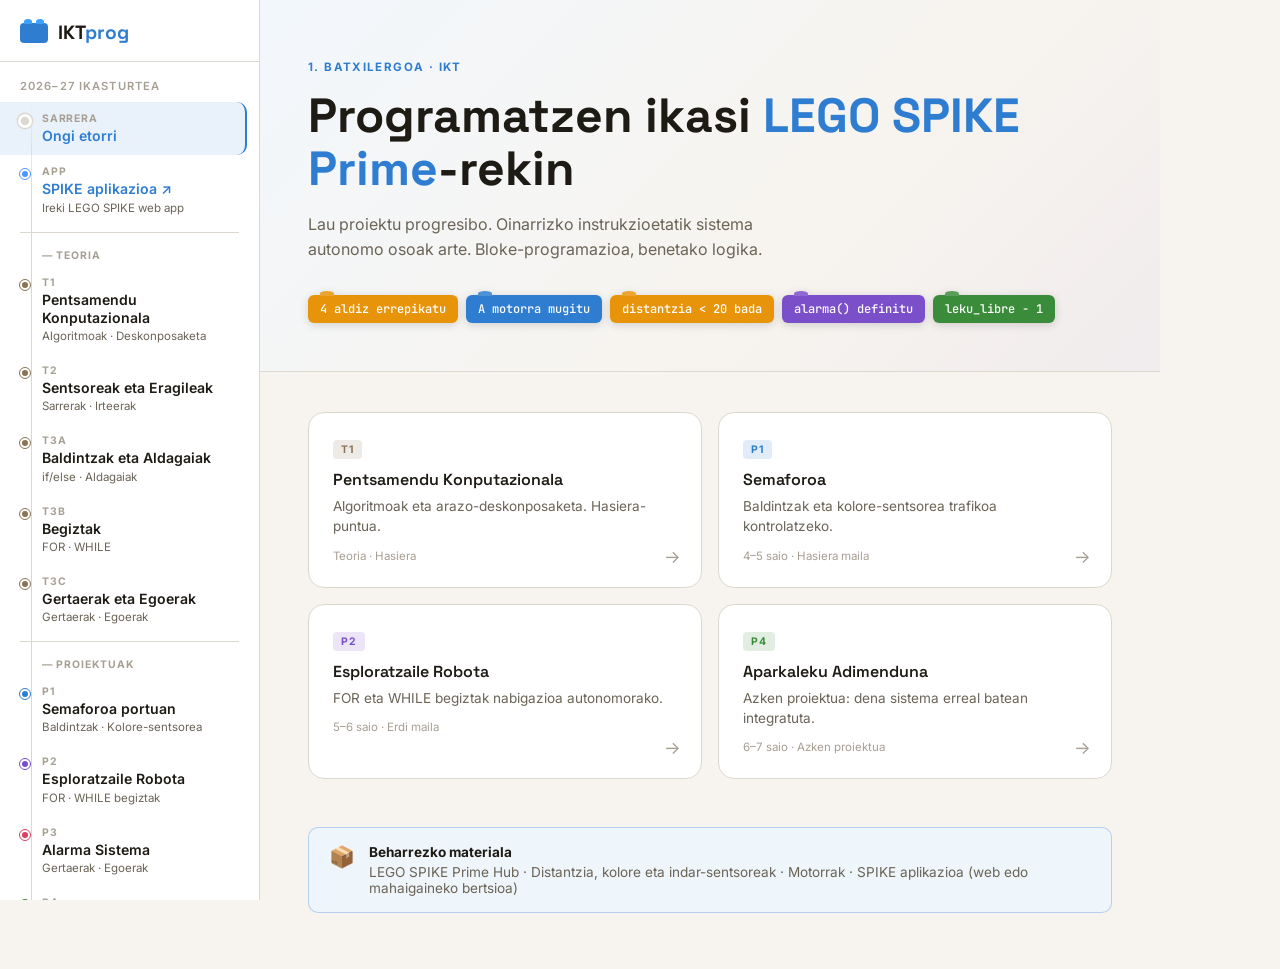
==== index.html @ c5a24751 "Update index.html" ====
<!DOCTYPE html>
<html lang="eu">
<head>
  <meta charset="UTF-8">
  <meta name="viewport" content="width=device-width, initial-scale=1.0">
  <title>IKT Programazioa — 1. Batxilergoa</title>
  <meta property="og:title" content="IKT Programazioa — LEGO SPIKE Prime">
  <meta property="og:description" content="Lau proiektu progresibo programazioa ikasteko LEGO SPIKE Prime-rekin. 1. Batxilergoa.">
  <link rel="preconnect" href="https://fonts.googleapis.com">
  <link href="https://fonts.googleapis.com/css2?family=Space+Grotesk:wght@400;500;600;700&family=Inter:wght@400;500&family=JetBrains+Mono:wght@400;500&display=swap" rel="stylesheet">
  <link rel="stylesheet" href="style.css">
  <style>
    /* Loading state */
    .loading-screen {
      position: fixed; inset: 0;
      background: #F7F4EF;
      display: flex; align-items: center; justify-content: center;
      flex-direction: column; gap: 16px;
      z-index: 9999;
      transition: opacity 0.4s;
    }
    .loading-screen.hidden { opacity: 0; pointer-events: none; }
    .loading-brick {
      width: 40px; height: 28px;
      background: #2E7DD1; border-radius: 6px;
      position: relative;
      animation: pulse 1s infinite;
    }
    .loading-brick::before, .loading-brick::after {
      content: ''; position: absolute;
      width: 10px; height: 6px;
      background: #2E7DD1; filter: brightness(1.3);
      border-radius: 50% 50% 0 0; top: -5px;
    }
    .loading-brick::before { left: 6px; }
    .loading-brick::after  { left: 22px; }
    .loading-text { font-family: 'Space Grotesk', sans-serif; font-size: 0.85rem; color: #6B6457; }
    @keyframes pulse { 0%,100%{transform:scale(1)} 50%{transform:scale(1.1)} }

    /* Summary card */
    .summary-card {
      background: #FFFFFF;
      border: 2px solid #3A8C3A;
      border-radius: var(--radius-lg);
      padding: 28px;
      margin: 32px 0 0;
    }
    .summary-card h2 {
      font-family: var(--font-display);
      font-size: 1.3rem; font-weight: 700;
      color: #3A8C3A; margin-bottom: 8px;
    }
    .summary-card .summary-intro {
      font-size: 0.9rem; color: var(--text-muted); margin-bottom: 16px;
    }
    .summary-points {
      list-style: none; padding: 0;
      display: flex; flex-direction: column; gap: 8px;
      margin-bottom: 20px;
    }
    .summary-points li {
      display: flex; gap: 10px; align-items: flex-start;
      font-size: 0.9rem; color: var(--text);
    }
    .summary-points li::before {
      content: '✓';
      color: #3A8C3A; font-weight: 700;
      flex-shrink: 0; margin-top: 1px;
    }
    .summary-next {
      display: inline-flex; align-items: center; gap: 8px;
      font-size: 0.85rem; font-weight: 600;
      color: #2E7DD1;
      background: color-mix(in srgb, #2E7DD1 8%, #FFFFFF);
      border: 1px solid color-mix(in srgb, #2E7DD1 25%, var(--border));
      padding: 8px 16px; border-radius: 20px;
      cursor: pointer; transition: background 0.15s;
    }
    .summary-next:hover { background: color-mix(in srgb, #2E7DD1 14%, #FFFFFF); }

    /* Announcement banner */
    .announcement-bar {
      background: #2E7DD1; color: white;
      text-align: center; padding: 10px 20px;
      font-size: 0.88rem; font-weight: 500;
      display: none;
    }
    .announcement-bar.show { display: block; }

    /* Progress indicator in sidebar */
    .nav-progress {
      font-size: 0.68rem;
      color: #3A8C3A;
      font-weight: 700;
      margin-left: auto;
      background: color-mix(in srgb, #3A8C3A 12%, transparent);
      padding: 1px 6px;
      border-radius: 8px;
    }
  </style>
</head>
  <script src="https://identity.netlify.com/v1/netlify-identity-widget.js"></script>
<script>
  if (window.netlifyIdentity) {
    window.netlifyIdentity.on("init", user => {
      if (!user) {
        window.netlifyIdentity.on("login", () => {
          document.location.href = "/admin/";
        });
      }
    });
  }
</script>
<body>
<div data-netlify-identity-menu></div>
<div class="loading-screen" id="loadingScreen">
  <div class="loading-brick"></div>
  <div class="loading-text">Edukia kargatzen...</div>
</div>

<div class="announcement-bar" id="announcementBar"></div>

<!-- ══ SIDEBAR ══════════════════════════════════════════════════ -->
<nav class="sidebar" id="sidebar">
  <div class="sidebar-header">
    <div class="logo">
      <div class="logo-brick"></div>
      <span>IKT<em>prog</em></span>
    </div>
    <button class="sidebar-close" id="sidebarClose" aria-label="Menua itxi">✕</button>
  </div>
  <div class="sidebar-section">
    <span class="sidebar-label" id="navSubtitle">2026–27 ikasturtea</span>
  </div>
  <ul class="nav-list" id="navList">
    <li class="nav-item active" data-unit="intro">
      <div class="nav-circuit-dot"></div>
      <div class="nav-content">
        <span class="nav-tag">Sarrera</span>
        <span class="nav-title">Ongi etorri</span>
      </div>
    </li>
  <li class="nav-item" onclick="window.open('https://spike.legoeducation.com','_blank')">
  <div class="nav-circuit-dot" style="--dot-color:#4C97FF"></div>
  <div class="nav-content">
    <span class="nav-tag">App</span>
    <span class="nav-title" style="color:var(--spike-blue)">SPIKE aplikazioa ↗</span>
    <span class="nav-sub">Ireki LEGO SPIKE web app</span>
  </div>
</li>
    <li class="nav-divider"></li>
    <li class="nav-group-label">— Teoria</li>
    <li class="nav-item" data-unit="t1">
      <div class="nav-circuit-dot" style="--dot-color:#8B7355"></div>
      <div class="nav-content">
        <span class="nav-tag">T1</span>
        <span class="nav-title">Pentsamendu Konputazionala</span>
        <span class="nav-sub">Algoritmoak · Deskonposaketa</span>
      </div>
    </li>
    <li class="nav-item" data-unit="t2">
      <div class="nav-circuit-dot" style="--dot-color:#8B7355"></div>
      <div class="nav-content">
        <span class="nav-tag">T2</span>
        <span class="nav-title">Sentsoreak eta Eragileak</span>
        <span class="nav-sub">Sarrerak · Irteerak</span>
      </div>
    </li>
    <li class="nav-item" data-unit="t3a">
      <div class="nav-circuit-dot" style="--dot-color:#8B7355"></div>
      <div class="nav-content">
        <span class="nav-tag">T3a</span>
        <span class="nav-title">Baldintzak eta Aldagaiak</span>
        <span class="nav-sub">if/else · Aldagaiak</span>
      </div>
    </li>
     <li class="nav-item" data-unit="t3b">
      <div class="nav-circuit-dot" style="--dot-color:#8B7355"></div>
      <div class="nav-content">
        <span class="nav-tag">T3b</span>
        <span class="nav-title">Begiztak</span>
        <span class="nav-sub">FOR · WHILE</span>
      </div>
    </li>
    <li class="nav-item" data-unit="t3c">
      <div class="nav-circuit-dot" style="--dot-color:#8B7355"></div>
      <div class="nav-content">
        <span class="nav-tag">T3c</span>
        <span class="nav-title">Gertaerak eta Egoerak</span>
        <span class="nav-sub">Gertaerak · Egoerak</span>
      </div>
    </li>
    <li class="nav-divider"></li>
    <li class="nav-group-label">— Proiektuak</li>
    <li class="nav-item" data-unit="p1">
      <div class="nav-circuit-dot" style="--dot-color:#2E7DD1"></div>
      <div class="nav-content">
        <span class="nav-tag">P1</span>
        <span class="nav-title">Semaforoa portuan</span>
        <span class="nav-sub">Baldintzak · Kolore-sentsorea</span>
      </div>
    </li>
    <li class="nav-item" data-unit="p2">
      <div class="nav-circuit-dot" style="--dot-color:#7A4FC9"></div>
      <div class="nav-content">
        <span class="nav-tag">P2</span>
        <span class="nav-title">Esploratzaile Robota</span>
        <span class="nav-sub">FOR · WHILE begiztak</span>
      </div>
    </li>
    <li class="nav-item" data-unit="p3">
      <div class="nav-circuit-dot" style="--dot-color:#D94060"></div>
      <div class="nav-content">
        <span class="nav-tag">P3</span>
        <span class="nav-title">Alarma Sistema</span>
        <span class="nav-sub">Gertaerak · Egoerak</span>
      </div>
    </li>
    <li class="nav-item" data-unit="p4">
      <div class="nav-circuit-dot" style="--dot-color:#3A8C3A"></div>
      <div class="nav-content">
        <span class="nav-tag">P4</span>
        <span class="nav-title">Aparkaleku Adimenduna</span>
        <span class="nav-sub">Integrazioa · Azken proiektua</span>
      </div>
    </li>
    <li class="nav-divider"></li>
    <li class="nav-item" data-unit="glossari">
      <div class="nav-circuit-dot"></div>
      <div class="nav-content">
        <span class="nav-tag">Errep.</span>
        <span class="nav-title">Hiztegia</span>
      </div>
    </li>
  </ul>
  <div class="circuit-line"></div>
</nav>

<!-- ══ TOPBAR ═══════════════════════════════════════════════════ -->
<header class="topbar">
  <button class="menu-btn" id="menuBtn" aria-label="Menua ireki">
    <span></span><span></span><span></span>
  </button>
  <div class="topbar-title" id="topbarTitle">IKT Programazioa</div>
</header>

<!-- ══ MAIN ══════════════════════════════════════════════════════ -->
<main class="main" id="main">

  <!-- Intro unit is static -->
  <section class="unit active" id="unit-intro">
    <div class="unit-hero intro-hero">
      <div class="hero-eyebrow" id="heroEyebrow">1. Batxilergoa · IKT</div>
      <h1 class="hero-title" id="heroTitle">Programatzen ikasi<br><em>LEGO SPIKE Prime-rekin</em></h1>
      <p class="hero-sub" id="heroSub">Lau proiektu progresibo. Oinarrizko instrukzioetatik sistema autonomo osoak arte.</p>
      <div class="hero-blocks-preview">
        <div class="mini-block" style="--c:#E8940A">4 aldiz errepikatu</div>
        <div class="mini-block" style="--c:#2E7DD1">A motorra mugitu</div>
        <div class="mini-block" style="--c:#E8940A">distantzia &lt; 20 bada</div>
        <div class="mini-block" style="--c:#7A4FC9">alarma() definitu</div>
        <div class="mini-block" style="--c:#3A8C3A">leku_libre - 1</div>
      </div>
    </div>
    <div class="content-grid">
      <div class="card-row" id="introCards"></div>
      <div class="info-box" style="--box-color:#2E7DD1">
        <div class="info-box-icon">📦</div>
        <div>
          <strong>Beharrezko materiala</strong>
          <p id="materialText">LEGO SPIKE Prime Hub · Distantzia, kolore eta indar-sentsoreak · Motorrak · SPIKE aplikazioa</p>
        </div>
      </div>
      <div class="announcement-bar" id="announcementCard" style="border-radius:var(--radius);display:none;text-align:left;padding:14px 20px"></div>
    </div>
  </section>

  <!-- Dynamic units rendered by JS -->
  <section class="unit" id="unit-t1"><div class="unit-loading">Kargatzen...</div></section>
  <section class="unit" id="unit-t2"><div class="unit-loading">Kargatzen...</div></section>
  <section class="unit" id="unit-t3a"><div class="unit-loading">Kargatzen...</div></section>
  <section class="unit" id="unit-p1"><div class="unit-loading">Kargatzen...</div></section>
  <section class="unit" id="unit-t3b"><div class="unit-loading">Kargatzen...</div></section>
  <section class="unit" id="unit-p2"><div class="unit-loading">Kargatzen...</div></section>
  <section class="unit" id="unit-t3c"><div class="unit-loading">Kargatzen...</div></section>
  <section class="unit" id="unit-p3"><div class="unit-loading">Kargatzen...</div></section>
  <section class="unit" id="unit-p4"><div class="unit-loading">Kargatzen...</div></section>

  <!-- Glossary -->
  <section class="unit" id="unit-glossari">
    <div class="unit-header" style="--accent:#D4880A">
      <span class="unit-eyebrow">Erreferentzia</span>
      <h1>Programazio hiztegia</h1>
      <p class="unit-desc">Unitateko kontzeptu guztiak leku bakarrean</p>
    </div>
    <div class="glossary-search-wrap">
      <input type="text" id="glossarySearch" placeholder="Bilatu kontzeptu bat..." class="glossary-search">
    </div>
    <div class="glossary-grid" id="glossaryGrid"></div>
  </section>

</main>

<div class="overlay" id="overlay"></div>
<script src="app.js"></script>
</body>
</html>
---- style.css ----
/* ══════════════════════════════════════════════════════════════
   IKT Programazioa — Style System
   Palette: Cream / warm off-white + SPIKE block colours
   Signature: circuit-board sidebar nav connector
   ══════════════════════════════════════════════════════════════ */

:root {
  --sidebar-w: 260px;
  --topbar-h: 56px;

  --bg:        #F7F4EF;
  --bg2:       #FFFFFF;
  --bg3:       #F0EDE7;
  --border:    #DDD8CF;
  --text:      #1E1A14;
  --text-muted:#6B6457;
  --text-dim:  #A89F93;

  --spike-blue:   #2E7DD1;
  --spike-purple: #7A4FC9;
  --spike-orange: #D4880A;
  --spike-red:    #D94060;
  --spike-green:  #3A8C3A;
  --spike-teal:   #3A8FAA;
  --spike-pink:   #D94060;

  --font-display: 'Space Grotesk', sans-serif;
  --font-body:    'Inter', sans-serif;
  --font-mono:    'JetBrains Mono', monospace;

  --radius:   10px;
  --radius-lg:16px;
  --shadow:   0 4px 24px rgba(0,0,0,0.10);
}

*, *::before, *::after { box-sizing: border-box; margin: 0; padding: 0; }

html { scroll-behavior: smooth; }

body {
  font-family: var(--font-body);
  background: var(--bg);
  color: var(--text);
  display: flex;
  min-height: 100vh;
  overflow-x: hidden;
}

/* ── SIDEBAR ─────────────────────────────────────────────────── */
.sidebar {
  width: var(--sidebar-w);
  background: #FFFFFF;
  border-right: 1px solid var(--border);
  display: flex;
  flex-direction: column;
  position: fixed;
  top: 0; left: 0;
  height: 100vh;
  overflow-y: auto;
  z-index: 200;
  transition: transform 0.3s cubic-bezier(.4,0,.2,1);
}

.sidebar-header {
  display: flex;
  align-items: center;
  justify-content: space-between;
  padding: 20px 20px 16px;
  border-bottom: 1px solid var(--border);
}

.logo {
  display: flex;
  align-items: center;
  gap: 10px;
  font-family: var(--font-display);
  font-size: 1.2rem;
  font-weight: 700;
  color: var(--text);
}
.logo em { color: var(--spike-blue); font-style: normal; }

.logo-brick {
  width: 28px; height: 20px;
  background: var(--spike-blue);
  border-radius: 4px;
  position: relative;
}
.logo-brick::before, .logo-brick::after {
  content: '';
  position: absolute;
  width: 8px; height: 5px;
  background: var(--spike-blue);
  filter: brightness(1.3);
  border-radius: 50% 50% 0 0;
  top: -4px;
}
.logo-brick::before { left: 4px; }
.logo-brick::after  { left: 16px; }

.sidebar-close {
  display: none;
  background: none;
  border: none;
  color: var(--text-muted);
  font-size: 1.1rem;
  cursor: pointer;
  padding: 4px 8px;
}

.sidebar-section {
  padding: 12px 20px 8px;
}
.sidebar-label {
  font-size: 0.7rem;
  font-weight: 600;
  letter-spacing: 0.1em;
  text-transform: uppercase;
  color: var(--text-dim);
}

/* Circuit-board nav */
.nav-list {
  list-style: none;
  padding: 0 0 12px;
  position: relative;
}

.nav-list::before {
  content: '';
  position: absolute;
  left: 31px;
  top: 0; bottom: 0;
  width: 1px;
  background: linear-gradient(to bottom,
    transparent 0%,
    var(--border) 10%,
    var(--border) 90%,
    transparent 100%);
}

.nav-item {
  display: flex;
  align-items: flex-start;
  gap: 12px;
  padding: 10px 20px;
  cursor: pointer;
  border-radius: 0 var(--radius) var(--radius) 0;
  margin-right: 12px;
  transition: background 0.15s;
  position: relative;
}
.nav-item:hover { background: var(--bg3); }
.nav-item.active {
  background: color-mix(in srgb, var(--spike-blue) 10%, transparent);
  border-right: 2px solid var(--spike-blue);
}

.nav-circuit-dot {
  width: 10px; height: 10px;
  border-radius: 50%;
  background: var(--dot-color, var(--border));
  border: 2px solid var(--bg2);
  outline: 1px solid var(--dot-color, var(--border));
  margin-top: 4px;
  flex-shrink: 0;
  position: relative;
  z-index: 1;
  transition: transform 0.2s;
}
.nav-item.active .nav-circuit-dot,
.nav-item:hover .nav-circuit-dot {
  transform: scale(1.4);
}

.nav-content {
  display: flex;
  flex-direction: column;
  gap: 2px;
  min-width: 0;
}
.nav-tag {
  font-size: 0.65rem;
  font-weight: 700;
  letter-spacing: 0.08em;
  text-transform: uppercase;
  color: var(--text-dim);
}
.nav-title {
  font-size: 0.88rem;
  font-weight: 600;
  color: var(--text);
  line-height: 1.3;
}
.nav-item.active .nav-title { color: var(--spike-blue); }
.nav-sub {
  font-size: 0.72rem;
  color: var(--text-muted);
  line-height: 1.3;
}

.nav-divider {
  height: 1px;
  background: var(--border);
  margin: 6px 20px;
}

.circuit-line {
  flex: 1;
  background: repeating-linear-gradient(
    to bottom,
    transparent, transparent 8px,
    var(--border) 8px, var(--border) 9px
  );
  width: 1px;
  margin: 0 auto;
  opacity: 0.4;
}

/* ── TOPBAR (mobile) ─────────────────────────────────────────── */
.topbar {
  display: none;
  position: fixed;
  top: 0; left: 0; right: 0;
  height: var(--topbar-h);
  background: #FFFFFF;
  border-bottom: 1px solid var(--border);
  align-items: center;
  gap: 16px;
  padding: 0 16px;
  z-index: 100;
}
.topbar-title {
  font-family: var(--font-display);
  font-weight: 600;
  font-size: 0.95rem;
}
.menu-btn {
  display: flex;
  flex-direction: column;
  gap: 4px;
  background: none;
  border: none;
  cursor: pointer;
  padding: 4px;
}
.menu-btn span {
  display: block;
  width: 20px; height: 2px;
  background: var(--text);
  border-radius: 2px;
}

/* ── MAIN ────────────────────────────────────────────────────── */
.main {
  margin-left: var(--sidebar-w);
  flex: 1;
  min-height: 100vh;
  max-width: 900px;
}

/* ── UNITS ───────────────────────────────────────────────────── */
.unit { display: none; padding: 0; }
.unit.active { display: block; }

/* Hero */
.unit-hero {
  padding: 60px 48px 48px;
  background: linear-gradient(135deg, #FFFFFF 0%, var(--bg) 100%);
  border-bottom: 1px solid var(--border);
}
.intro-hero {
  background: linear-gradient(135deg,
    color-mix(in srgb, var(--spike-blue) 6%, #FFFFFF) 0%,
    var(--bg) 60%,
    color-mix(in srgb, var(--spike-purple) 5%, var(--bg)) 100%);
}

.hero-eyebrow {
  font-size: 0.72rem;
  font-weight: 700;
  letter-spacing: 0.12em;
  text-transform: uppercase;
  color: var(--spike-blue);
  margin-bottom: 16px;
}
.hero-title {
  font-family: var(--font-display);
  font-size: clamp(2rem, 4vw, 3rem);
  font-weight: 700;
  line-height: 1.1;
  color: var(--text);
  margin-bottom: 16px;
}
.hero-title em {
  font-style: normal;
  color: var(--spike-blue);
}
.hero-sub {
  font-size: 1rem;
  color: var(--text-muted);
  max-width: 520px;
  line-height: 1.6;
  margin-bottom: 32px;
}

/* Mini blocks preview */
.hero-blocks-preview {
  display: flex;
  flex-wrap: wrap;
  gap: 8px;
}
.mini-block {
  background: var(--c);
  color: white;
  font-family: var(--font-mono);
  font-size: 0.75rem;
  font-weight: 500;
  padding: 6px 12px;
  border-radius: 6px;
  position: relative;
  filter: drop-shadow(0 2px 4px rgba(0,0,0,0.15));
}
.mini-block::before {
  content: '';
  position: absolute;
  left: 12px; top: -4px;
  width: 14px; height: 5px;
  background: color-mix(in srgb, var(--c) 85%, white);
  border-radius: 50% 50% 0 0;
}

/* Content grid */
.content-grid {
  padding: 40px 48px;
  display: flex;
  flex-direction: column;
  gap: 32px;
}

.card-row {
  display: grid;
  grid-template-columns: repeat(2, 1fr);
  gap: 16px;
}

.project-card {
  background: #FFFFFF;
  border: 1px solid var(--border);
  border-radius: var(--radius-lg);
  padding: 24px;
  cursor: pointer;
  transition: all 0.2s;
  position: relative;
  overflow: hidden;
}
.project-card::before {
  content: '';
  position: absolute;
  top: 0; left: 0; right: 0;
  height: 2px;
  background: var(--tc, var(--spike-blue));
  opacity: 0;
  transition: opacity 0.2s;
}
.project-card:hover {
  border-color: var(--tc, var(--spike-blue));
  transform: translateY(-2px);
  box-shadow: var(--shadow);
}
.project-card:hover::before { opacity: 1; }

.card-tag {
  display: inline-block;
  font-size: 0.65rem;
  font-weight: 700;
  letter-spacing: 0.1em;
  text-transform: uppercase;
  color: var(--tc);
  background: color-mix(in srgb, var(--tc) 15%, transparent);
  padding: 3px 8px;
  border-radius: 4px;
  margin-bottom: 10px;
}
.project-card h3 {
  font-family: var(--font-display);
  font-size: 1rem;
  font-weight: 600;
  margin-bottom: 6px;
}
.project-card p {
  font-size: 0.85rem;
  color: var(--text-muted);
  line-height: 1.5;
  margin-bottom: 12px;
}
.card-meta {
  display: flex;
  gap: 6px;
  font-size: 0.72rem;
  color: var(--text-dim);
}
.card-arrow {
  position: absolute;
  right: 20px; bottom: 20px;
  font-size: 1.1rem;
  color: var(--text-dim);
  transition: transform 0.2s, color 0.2s;
}
.project-card:hover .card-arrow {
  transform: translateX(4px);
  color: var(--tc);
}

/* Unit header */
.unit-header {
  padding: 48px 48px 32px;
  border-bottom: 1px solid var(--border);
  background: linear-gradient(135deg,
    color-mix(in srgb, var(--accent) 8%, #FFFFFF) 0%,
    var(--bg) 100%);
}
.unit-eyebrow {
  display: block;
  font-size: 0.7rem;
  font-weight: 700;
  letter-spacing: 0.12em;
  text-transform: uppercase;
  color: var(--accent);
  margin-bottom: 10px;
}
.unit-header h1 {
  font-family: var(--font-display);
  font-size: clamp(1.6rem, 3vw, 2.4rem);
  font-weight: 700;
  line-height: 1.15;
  margin-bottom: 8px;
}
.unit-desc {
  font-size: 0.95rem;
  color: var(--text-muted);
  margin-bottom: 20px;
}
.unit-chips {
  display: flex;
  flex-wrap: wrap;
  gap: 8px;
}
.chip {
  font-size: 0.75rem;
  font-weight: 500;
  padding: 4px 10px;
  border-radius: 20px;
  background: var(--bg3);
  border: 1px solid var(--border);
  color: var(--text-muted);
}

/* ── TABS ────────────────────────────────────────────────────── */
.tabs {
  display: flex;
  gap: 0;
  padding: 0 48px;
  border-bottom: 1px solid var(--border);
  background: #FFFFFF;
  overflow-x: auto;
}
.tab {
  background: none;
  border: none;
  border-bottom: 2px solid transparent;
  color: var(--text-muted);
  font-family: var(--font-body);
  font-size: 0.85rem;
  font-weight: 500;
  padding: 14px 16px;
  cursor: pointer;
  white-space: nowrap;
  transition: color 0.15s, border-color 0.15s;
}
.tab:hover { color: var(--text); }
.tab.active {
  color: var(--text);
  border-bottom-color: var(--spike-blue);
}

.tab-content {
  display: none;
  padding: 40px 48px;
}
.tab-content.active { display: block; }

/* ── TYPOGRAPHY ──────────────────────────────────────────────── */
.tab-content h2 {
  font-family: var(--font-display);
  font-size: 1.4rem;
  font-weight: 700;
  margin-bottom: 14px;
  color: var(--text);
}
.tab-content h3 {
  font-family: var(--font-display);
  font-size: 1.05rem;
  font-weight: 600;
  margin-bottom: 10px;
  color: var(--text);
}
.tab-content p {
  font-size: 0.92rem;
  color: var(--text-muted);
  line-height: 1.7;
  margin-bottom: 14px;
}
.tab-content ul, .tab-content ol {
  padding-left: 20px;
  margin-bottom: 16px;
}
.tab-content li {
  font-size: 0.9rem;
  color: var(--text-muted);
  line-height: 1.6;
  margin-bottom: 6px;
}
code {
  font-family: var(--font-mono);
  font-size: 0.85em;
  background: var(--bg3);
  border: 1px solid var(--border);
  padding: 1px 6px;
  border-radius: 4px;
  color: var(--spike-blue);
}

/* ── OBJ LIST ────────────────────────────────────────────────── */
.obj-list { list-style: none; padding: 0; }
.obj-list li {
  padding: 8px 0 8px 28px;
  position: relative;
  border-bottom: 1px solid var(--border);
  font-size: 0.9rem;
}
.obj-list li::before {
  content: '→';
  position: absolute;
  left: 0;
  color: var(--spike-blue);
  font-weight: 700;
}

/* ── INFO BOX ────────────────────────────────────────────────── */
.info-box {
  display: flex;
  gap: 14px;
  padding: 16px 20px;
  border-radius: var(--radius);
  border: 1px solid color-mix(in srgb, var(--box-color) 30%, transparent);
  background: color-mix(in srgb, var(--box-color) 8%, var(--bg2));
  margin: 16px 0;
}
.info-box-icon { font-size: 1.3rem; flex-shrink: 0; }
.info-box strong { display: block; font-size: 0.85rem; margin-bottom: 4px; color: var(--text); }
.info-box p { font-size: 0.85rem; margin: 0; color: var(--text-muted); }

/* ── QUESTION BOX ────────────────────────────────────────────── */
.question-box {
  display: flex;
  gap: 16px;
  align-items: flex-start;
  background: var(--bg3);
  border-left: 3px solid var(--spike-orange);
  padding: 16px 20px;
  border-radius: 0 var(--radius) var(--radius) 0;
  margin: 20px 0;
}
.question-icon {
  font-size: 1.4rem;
  font-weight: 900;
  color: var(--spike-orange);
  font-family: var(--font-display);
  flex-shrink: 0;
}
.question-box strong { display: block; margin-bottom: 6px; font-size: 0.88rem; }
.question-box p { margin: 0; font-size: 0.88rem; color: var(--text-muted); }

/* ── BLOCK DIAGRAM ───────────────────────────────────────────── */
.block-diagram {
  font-family: var(--font-mono);
  font-size: 0.8rem;
  margin: 16px 0;
  display: flex;
  flex-direction: column;
  gap: 3px;
}
.block-diagram.compact { margin: 8px 0; }

.bd-hat {
  background: #FF8C1A;
  color: white;
  padding: 7px 12px;
  border-radius: 10px 10px 2px 2px;
  font-weight: 500;
  position: relative;
}
.bd-hat::after {
  content: '';
  position: absolute;
  bottom: -5px; left: 16px;
  width: 14px; height: 5px;
  background: #FF8C1A;
  clip-path: polygon(0 0, 100% 0, 80% 100%, 20% 100%);
}
.bd-hat.event { background: #FFAB19; }
.bd-hat.event::after { background: #FFAB19; }

.bd-block {
  padding: 6px 12px;
  border-radius: 3px;
  color: white;
  font-weight: 500;
  position: relative;
  display: flex;
  flex-direction: column;
  gap: 3px;
}
.bd-block > .bd-block {
  margin-left: 20px;
  margin-top: 3px;
}

.bd-block.control  { background: #E8940A; color: #FFFFFF; }
.bd-block.if       { background: #E8940A; color: #FFFFFF; }
.bd-block.motion   { background: #4C97FF; }
.bd-block.looks    { background: #9966FF; }
.bd-block.sensing  { background: #5CB1D6; }
.bd-block.variable { background: #FF8C1A; }
.bd-block.myblock  { background: #FF6680; }
.bd-block.operator { background: #59C059; color: #001a00; }

/* ── FASE LIST ───────────────────────────────────────────────── */
.fase-list {
  display: flex;
  flex-direction: column;
  gap: 0;
}
.fase {
  display: flex;
  gap: 0;
  padding: 0 0 32px;
  position: relative;
}
.fase::before {
  content: '';
  position: absolute;
  left: 23px; top: 36px;
  width: 1px;
  bottom: 0;
  background: var(--border);
}
.fase:last-child::before { display: none; }

.fase-num {
  width: 46px; height: 46px;
  border-radius: 50%;
  background: color-mix(in srgb, var(--fc) 20%, var(--bg3));
  border: 2px solid var(--fc);
  color: var(--fc);
  font-family: var(--font-display);
  font-weight: 700;
  font-size: 1rem;
  display: flex;
  align-items: center;
  justify-content: center;
  flex-shrink: 0;
  position: relative;
  z-index: 1;
}
.fase-body {
  flex: 1;
  padding: 10px 0 0 20px;
}
.fase-body h3 {
  display: flex;
  align-items: center;
  gap: 10px;
  margin-bottom: 10px;
}
.fase-session {
  font-size: 0.7rem;
  font-weight: 500;
  color: var(--text-dim);
  background: var(--bg3);
  border: 1px solid var(--border);
  padding: 2px 8px;
  border-radius: 10px;
  font-family: var(--font-body);
}

/* ── CHECKPOINT ──────────────────────────────────────────────── */
.checkpoint {
  background: color-mix(in srgb, var(--spike-green) 8%, var(--bg2));
  border: 1px solid color-mix(in srgb, var(--spike-green) 30%, transparent);
  border-radius: var(--radius);
  padding: 12px 16px;
  margin-top: 14px;
  font-size: 0.85rem;
}
.checkpoint strong {
  display: block;
  color: var(--spike-green);
  margin-bottom: 6px;
}
.checkpoint ul { margin: 0; padding-left: 16px; }
.checkpoint li { font-size: 0.83rem; color: var(--text-muted); margin-bottom: 3px; }

/* ── REFLECT BOX ─────────────────────────────────────────────── */
.reflect-box {
  background: color-mix(in srgb, var(--spike-orange) 8%, var(--bg2));
  border: 1px solid color-mix(in srgb, var(--spike-orange) 25%, transparent);
  border-radius: var(--radius);
  padding: 14px 16px;
  margin-top: 14px;
}
.reflect-box strong { display: block; color: var(--spike-orange); margin-bottom: 8px; font-size: 0.85rem; }
.reflect-box ul { margin: 0; padding-left: 16px; }
.reflect-box li { font-size: 0.85rem; color: var(--text-muted); margin-bottom: 4px; }

/* ── RETO GRID ───────────────────────────────────────────────── */
.reto-grid {
  display: grid;
  grid-template-columns: repeat(auto-fill, minmax(240px, 1fr));
  gap: 10px;
  margin-top: 10px;
}
.reto-item {
  background: var(--bg3);
  border: 1px solid var(--border);
  border-radius: var(--radius);
  padding: 12px 14px;
  font-size: 0.85rem;
  color: var(--text-muted);
  display: flex;
  gap: 8px;
  align-items: flex-start;
}
.reto-star { color: var(--spike-orange); font-weight: 700; flex-shrink: 0; }

/* ── CONCEPT CARD ────────────────────────────────────────────── */
.concept-card {
  background: #FFFFFF;
  border: 1px solid var(--border);
  border-radius: var(--radius-lg);
  padding: 24px;
  margin-bottom: 20px;
}

/* ── COMPARE ─────────────────────────────────────────────────── */
.concept-compare {
  display: grid;
  grid-template-columns: 1fr 1fr;
  gap: 16px;
  margin-top: 16px;
}
.concept-compare.horizontal { margin-top: 20px; }
.compare-col { display: flex; flex-direction: column; gap: 10px; }
.compare-label {
  font-size: 0.8rem;
  font-weight: 700;
  padding: 6px 12px;
  border-radius: 6px;
  text-align: center;
}
.compare-label.bad { background: color-mix(in srgb, #FF6680 20%, var(--bg3)); color: #FF6680; }
.compare-label.good { background: color-mix(in srgb, #59C059 20%, var(--bg3)); color: #59C059; }
.compare-note { font-size: 0.8rem; color: var(--text-muted); margin: 4px 0 0; }

/* ── STATES DIAGRAM ──────────────────────────────────────────── */
.states-diagram {
  display: flex;
  align-items: center;
  gap: 0;
  justify-content: center;
  padding: 24px 0;
  flex-wrap: wrap;
  gap: 12px;
}
.state-node {
  background: color-mix(in srgb, var(--sc) 12%, var(--bg2));
  border: 2px solid var(--sc);
  border-radius: var(--radius-lg);
  padding: 16px 20px;
  text-align: center;
  min-width: 140px;
}
.state-name {
  font-family: var(--font-display);
  font-weight: 700;
  font-size: 0.95rem;
  color: var(--text);
  margin-bottom: 6px;
}
.state-name small { font-weight: 400; color: var(--text-dim); font-size: 0.75rem; }
.state-desc { font-size: 0.78rem; color: var(--text-muted); }
.state-arrow {
  display: flex;
  flex-direction: column;
  align-items: center;
  gap: 2px;
}
.arrow-label {
  font-size: 0.72rem;
  color: var(--text-dim);
  white-space: nowrap;
}
.arrow-line { font-size: 1.2rem; color: var(--text-dim); }

/* ── MATERIAL GRID ───────────────────────────────────────────── */
.material-grid {
  display: grid;
  grid-template-columns: repeat(auto-fill, minmax(200px, 1fr));
  gap: 12px;
  margin-bottom: 20px;
}
.material-item {
  background: var(--bg3);
  border: 1px solid var(--border);
  border-radius: var(--radius);
  padding: 14px;
  display: flex;
  flex-direction: column;
  align-items: center;
  gap: 6px;
  text-align: center;
}
.material-icon { font-size: 1.8rem; }
.material-item > span:nth-child(2) { font-size: 0.85rem; color: var(--text); font-weight: 500; }
.material-qty { font-size: 0.75rem; color: var(--text-dim); }

/* ── CODE BLOCK ──────────────────────────────────────────────── */
.code-block {
  background: #2B2620;
  border: 1px solid #4A3F35;
  border-radius: var(--radius);
  padding: 16px 20px;
  margin: 12px 0;
  overflow-x: auto;
}
.code-block pre {
  font-family: var(--font-mono);
  font-size: 0.82rem;
  color: #E8DDD0;
  line-height: 1.6;
  white-space: pre;
}

/* ── DESIGN TABLE ────────────────────────────────────────────── */
.design-table {
  border: 1px solid var(--border);
  border-radius: var(--radius);
  overflow: hidden;
  margin: 14px 0;
}
.dt-row {
  display: grid;
  grid-template-columns: 1fr 1fr;
  border-bottom: 1px solid var(--border);
  font-size: 0.85rem;
}
.dt-row:last-child { border-bottom: none; }
.dt-row > span {
  padding: 10px 14px;
  color: var(--text-muted);
  border-right: 1px solid var(--border);
}
.dt-row > span:last-child { border-right: none; }
.dt-row.header { background: var(--bg3); }
.dt-row.header > span { font-weight: 600; color: var(--text); font-size: 0.8rem; }
.dt-row.placeholder > span { color: var(--text-dim); font-style: italic; }
.design-table .dt-row { grid-template-columns: repeat(auto-fit, minmax(0, 1fr)); }

/* ── PROOF TABLE ─────────────────────────────────────────────── */
.proof-table { display: flex; flex-direction: column; gap: 8px; }
.proof-item {
  display: flex;
  align-items: center;
  gap: 14px;
  background: #FFFFFF;
  border: 1px solid var(--border);
  border-radius: var(--radius);
  padding: 12px 16px;
  transition: border-color 0.2s;
}
.proof-item.passed { border-color: var(--spike-green); background: color-mix(in srgb, var(--spike-green) 5%, var(--bg2)); }
.proof-item.failed { border-color: #FF6680; background: color-mix(in srgb, #FF6680 5%, var(--bg2)); }
.proof-num {
  font-family: var(--font-display);
  font-weight: 700;
  font-size: 0.85rem;
  color: var(--text-dim);
  min-width: 28px;
}
.proof-desc { flex: 1; font-size: 0.87rem; color: var(--text); }
.proof-expected { font-size: 0.78rem; color: var(--text-muted); }
.proof-btns { display: flex; gap: 6px; flex-shrink: 0; }
.proof-btn {
  width: 30px; height: 30px;
  border-radius: 50%;
  border: 1px solid var(--border);
  background: var(--bg3);
  cursor: pointer;
  font-size: 0.9rem;
  display: flex;
  align-items: center;
  justify-content: center;
  transition: all 0.15s;
  color: var(--text-muted);
}
.proof-btn:hover { border-color: var(--spike-green); }
.proof-btn.ok { background: var(--spike-green); border-color: var(--spike-green); }
.proof-btn.fail { background: #FF6680; border-color: #FF6680; }

/* ── QUIZ ────────────────────────────────────────────────────── */
.quiz-card {
  background: #FFFFFF;
  border: 1px solid var(--border);
  border-radius: var(--radius-lg);
  padding: 24px;
  margin-bottom: 20px;
}
.quiz-num {
  font-size: 0.7rem;
  font-weight: 700;
  letter-spacing: 0.1em;
  text-transform: uppercase;
  color: var(--text-dim);
  margin-bottom: 10px;
}
.quiz-q {
  font-size: 0.95rem;
  font-weight: 500;
  color: var(--text);
  margin-bottom: 18px;
  line-height: 1.5;
}
.quiz-options { display: flex; flex-direction: column; gap: 8px; }
.quiz-opt {
  background: var(--bg3);
  border: 1px solid var(--border);
  border-radius: var(--radius);
  padding: 10px 16px;
  cursor: pointer;
  font-size: 0.88rem;
  color: var(--text-muted);
  text-align: left;
  transition: all 0.15s;
  font-family: var(--font-body);
}
.quiz-opt:hover { border-color: var(--spike-blue); color: var(--text); background: #FFFFFF; }
.quiz-opt.correct { border-color: var(--spike-green); background: color-mix(in srgb, var(--spike-green) 12%, var(--bg3)); color: var(--spike-green); }
.quiz-opt.wrong   { border-color: #FF6680; background: color-mix(in srgb, #FF6680 12%, var(--bg3)); color: #FF6680; }
.quiz-opt.disabled { cursor: default; pointer-events: none; opacity: 0.6; }
.quiz-feedback {
  margin-top: 12px;
  padding: 10px 14px;
  border-radius: var(--radius);
  font-size: 0.85rem;
  display: none;
}
.quiz-feedback.show { display: block; }
.quiz-feedback.ok { background: color-mix(in srgb, var(--spike-green) 10%, var(--bg2)); color: var(--spike-green); border: 1px solid color-mix(in srgb, var(--spike-green) 30%, transparent); }
.quiz-feedback.bad { background: color-mix(in srgb, #FF6680 10%, var(--bg2)); color: #FF6680; border: 1px solid color-mix(in srgb, #FF6680 30%, transparent); }

/* ── GLOSSARY ────────────────────────────────────────────────── */
.glossary-search-wrap { padding: 24px 48px 0; }
.glossary-search {
  width: 100%;
  max-width: 400px;
  background: #FFFFFF;
  border: 1px solid var(--border);
  border-radius: var(--radius);
  padding: 10px 16px;
  font-family: var(--font-body);
  font-size: 0.9rem;
  color: var(--text);
  outline: none;
  transition: border-color 0.15s;
}
.glossary-search:focus { border-color: var(--spike-blue); }
.glossary-search::placeholder { color: var(--text-dim); }

.glossary-grid {
  display: grid;
  grid-template-columns: repeat(auto-fill, minmax(260px, 1fr));
  gap: 14px;
  padding: 24px 48px 48px;
}
.glossary-card {
  background: #FFFFFF;
  border: 1px solid var(--border);
  border-radius: var(--radius);
  padding: 16px;
}
.glossary-card h4 {
  font-family: var(--font-mono);
  font-size: 0.85rem;
  font-weight: 500;
  color: var(--spike-blue);
  margin-bottom: 6px;
}
.glossary-tag {
  display: inline-block;
  font-size: 0.65rem;
  font-weight: 600;
  letter-spacing: 0.06em;
  text-transform: uppercase;
  padding: 2px 7px;
  border-radius: 10px;
  margin-bottom: 8px;
}
.glossary-card p {
  font-size: 0.83rem;
  color: var(--text-muted);
  line-height: 1.55;
  margin: 0;
}

/* ── NAV GROUP LABEL ─────────────────────────────────────────── */
.nav-group-label {
  font-size: 0.65rem;
  font-weight: 700;
  letter-spacing: 0.1em;
  text-transform: uppercase;
  color: var(--text-dim);
  padding: 10px 20px 4px 42px;
  list-style: none;
}

/* ── PHOTO PLACEHOLDER ───────────────────────────────────────── */
.photo-placeholder {
  display: flex;
  gap: 14px;
  align-items: center;
  border: 2px dashed var(--border);
  border-radius: var(--radius);
  padding: 20px 24px;
  margin: 20px 0;
  background: var(--bg3);
}
.photo-placeholder.small { padding: 12px 16px; margin: 14px 0; }
.photo-ph-icon { font-size: 2rem; flex-shrink: 0; opacity: 0.5; }
.photo-ph-text strong { display: block; font-size: 0.85rem; color: var(--text-muted); margin-bottom: 4px; }
.photo-ph-text p { font-size: 0.82rem; color: var(--text-dim); margin: 0; font-style: italic; }

/* ── THEORY CARDS ────────────────────────────────────────────── */
.theory-cards {
  display: grid;
  grid-template-columns: repeat(auto-fill, minmax(200px, 1fr));
  gap: 14px;
  margin: 20px 0;
}
.theory-card {
  background: #FFFFFF;
  border: 1px solid var(--border);
  border-top: 3px solid var(--tc);
  border-radius: var(--radius);
  padding: 18px;
}
.theory-card-icon { font-size: 1.6rem; margin-bottom: 8px; }
.theory-card h3 { font-size: 0.95rem; font-weight: 600; margin-bottom: 6px; color: var(--tc); }
.theory-card p { font-size: 0.83rem; color: var(--text-muted); line-height: 1.55; margin: 0; }

/* ── ALGO STEPS ──────────────────────────────────────────────── */
.algo-steps {
  display: flex;
  flex-direction: column;
  gap: 6px;
  margin: 16px 0;
}
.algo-step {
  display: flex;
  align-items: center;
  gap: 12px;
  background: #FFFFFF;
  border: 1px solid var(--border);
  border-radius: var(--radius);
  padding: 10px 16px;
  font-size: 0.9rem;
  color: var(--text);
  cursor: grab;
  transition: border-color 0.15s, box-shadow 0.15s;
}
.algo-step:hover { border-color: var(--spike-blue); box-shadow: 0 2px 8px rgba(0,0,0,0.08); }
.algo-step.dragging { opacity: 0.4; cursor: grabbing; }
.algo-step.drag-over { border-color: var(--spike-green); background: color-mix(in srgb, var(--spike-green) 6%, #FFFFFF); }
.step-num {
  width: 26px; height: 26px;
  border-radius: 50%;
  background: var(--bg3);
  border: 1px solid var(--border);
  display: flex; align-items: center; justify-content: center;
  font-size: 0.78rem; font-weight: 700;
  color: var(--text-muted);
  flex-shrink: 0;
}

/* ── DECOMP TREE ─────────────────────────────────────────────── */
.decomp-tree { margin: 20px 0; }
.decomp-root {
  background: var(--spike-blue);
  color: white;
  font-family: var(--font-display);
  font-weight: 600;
  font-size: 0.95rem;
  padding: 12px 20px;
  border-radius: var(--radius);
  text-align: center;
  max-width: 320px;
  margin: 0 auto 16px;
}
.decomp-children {
  display: grid;
  grid-template-columns: repeat(auto-fit, minmax(180px, 1fr));
  gap: 12px;
}
.decomp-branch {
  display: flex;
  flex-direction: column;
  gap: 8px;
}
.decomp-node {
  background: color-mix(in srgb, var(--spike-blue) 12%, #FFFFFF);
  border: 1px solid color-mix(in srgb, var(--spike-blue) 30%, var(--border));
  border-radius: var(--radius);
  padding: 10px 14px;
  font-weight: 600;
  font-size: 0.85rem;
  text-align: center;
}
.decomp-leaves {
  display: flex;
  flex-direction: column;
  gap: 5px;
}
.decomp-leaves span {
  background: var(--bg3);
  border: 1px solid var(--border);
  border-radius: 6px;
  padding: 6px 12px;
  font-size: 0.8rem;
  color: var(--text-muted);
  text-align: center;
}

/* ── TWO COL CONCEPT ─────────────────────────────────────────── */
.two-col-concept {
  display: grid;
  grid-template-columns: 1fr 1fr;
  gap: 16px;
  margin: 20px 0;
}
.concept-half {
  background: #FFFFFF;
  border: 1px solid var(--border);
  border-top: 3px solid var(--hc);
  border-radius: var(--radius-lg);
  padding: 20px;
}
.concept-half-header {
  display: flex;
  align-items: center;
  gap: 10px;
  margin-bottom: 12px;
}
.concept-half-icon { font-size: 1.4rem; }
.concept-half h3 { font-size: 1rem; font-weight: 700; color: var(--hc); margin: 0; }
.concept-half p { font-size: 0.85rem; color: var(--text-muted); margin-bottom: 10px; }
.concept-half ul { padding-left: 18px; }
.concept-half li { font-size: 0.83rem; color: var(--text-muted); margin-bottom: 4px; }

/* ── EXAMPLES GRID ───────────────────────────────────────────── */
.examples-grid {
  display: grid;
  grid-template-columns: repeat(auto-fill, minmax(200px, 1fr));
  gap: 12px;
  margin: 20px 0;
}
.example-card {
  background: #FFFFFF;
  border: 1px solid var(--border);
  border-radius: var(--radius);
  padding: 14px;
}
.example-title { font-weight: 600; font-size: 0.88rem; margin-bottom: 10px; color: var(--text); }
.example-row {
  display: flex;
  align-items: flex-start;
  gap: 8px;
  margin-bottom: 5px;
  font-size: 0.82rem;
  color: var(--text-muted);
}
.ex-label {
  font-size: 0.65rem;
  font-weight: 700;
  padding: 2px 6px;
  border-radius: 4px;
  flex-shrink: 0;
  margin-top: 1px;
}
.ex-label.in  { background: color-mix(in srgb, #2E7DD1 15%, transparent); color: #2E7DD1; }
.ex-label.out { background: color-mix(in srgb, #D94060 15%, transparent); color: #D94060; }

/* ── SPIKE GRID ──────────────────────────────────────────────── */
.spike-grid {
  display: grid;
  grid-template-columns: repeat(auto-fill, minmax(220px, 1fr));
  gap: 12px;
  margin: 20px 0;
}
.spike-item {
  background: #FFFFFF;
  border: 1px solid var(--border);
  border-radius: var(--radius);
  padding: 16px;
  position: relative;
}
.spike-badge {
  display: inline-block;
  font-size: 0.65rem;
  font-weight: 700;
  letter-spacing: 0.06em;
  text-transform: uppercase;
  padding: 2px 8px;
  border-radius: 10px;
  margin-bottom: 8px;
  background: color-mix(in srgb, #2E7DD1 15%, transparent);
  color: #2E7DD1;
}
.spike-badge.act  { background: color-mix(in srgb, #D94060 15%, transparent); color: #D94060; }
.spike-badge.both { background: color-mix(in srgb, #8B7355 15%, transparent); color: #8B7355; }
.spike-item h4 { font-size: 0.9rem; font-weight: 600; margin-bottom: 6px; }
.spike-item p  { font-size: 0.82rem; color: var(--text-muted); line-height: 1.5; margin: 0; }

/* ── ANALOGY BOX ─────────────────────────────────────────────── */
.analogy-box {
  display: grid;
  grid-template-columns: 1fr 1fr;
  gap: 16px;
  margin: 20px 0;
  background: var(--bg3);
  border: 1px solid var(--border);
  border-radius: var(--radius-lg);
  padding: 20px;
}
.analogy-real, .analogy-code { }
.analogy-real h4, .analogy-code h4 {
  font-size: 0.85rem;
  font-weight: 700;
  margin-bottom: 10px;
  color: var(--text);
}
.analogy-real ul { padding-left: 18px; }
.analogy-real li, .analogy-real p { font-size: 0.85rem; color: var(--text-muted); margin-bottom: 4px; }

/* ── ANALOGY FLOW ────────────────────────────────────────────── */
.analogy-flow { font-size: 0.88rem; }
.af-cond {
  background: #FFFFFF;
  border: 1px solid var(--border);
  border-radius: var(--radius);
  padding: 10px 14px;
  font-weight: 600;
  color: var(--text);
  margin-bottom: 10px;
  text-align: center;
}
.af-split {
  display: grid;
  grid-template-columns: 1fr 1fr;
  gap: 8px;
}
.af-yes, .af-no {
  padding: 10px 12px;
  border-radius: var(--radius);
  font-size: 0.83rem;
  display: flex;
  flex-direction: column;
  gap: 4px;
  align-items: center;
  text-align: center;
  color: var(--text-muted);
}
.af-label {
  font-size: 0.7rem;
  font-weight: 700;
  padding: 2px 8px;
  border-radius: 10px;
}
.af-label.yes { background: color-mix(in srgb, #3A8C3A 15%, transparent); color: #3A8C3A; }
.af-label.no  { background: color-mix(in srgb, #D94060 15%, transparent); color: #D94060; }

/* ── VARIABLE VISUAL ─────────────────────────────────────────── */
.variable-visual {
  display: flex;
  gap: 16px;
  flex-wrap: wrap;
  margin: 20px 0;
}
.var-box {
  background: #FFFFFF;
  border: 2px solid var(--border);
  border-radius: var(--radius);
  overflow: hidden;
  min-width: 130px;
  flex: 1;
  text-align: center;
}
.var-name {
  background: var(--bg3);
  border-bottom: 1px solid var(--border);
  padding: 6px 12px;
  font-family: var(--font-mono);
  font-size: 0.78rem;
  color: var(--text-muted);
  font-weight: 600;
}
.var-value {
  padding: 16px 12px;
  font-family: var(--font-mono);
  font-size: 1.4rem;
  font-weight: 700;
  color: var(--spike-blue);
}

/* ── THREE STEPS ─────────────────────────────────────────────── */
.three-steps {
  display: flex;
  flex-direction: column;
  gap: 16px;
  margin: 20px 0;
}
.tstep {
  display: flex;
  gap: 16px;
  align-items: flex-start;
  background: #FFFFFF;
  border: 1px solid var(--border);
  border-radius: var(--radius);
  padding: 16px;
}
.tstep-num {
  width: 36px; height: 36px;
  border-radius: 50%;
  background: var(--spike-blue);
  color: white;
  font-family: var(--font-display);
  font-weight: 700;
  font-size: 1rem;
  display: flex; align-items: center; justify-content: center;
  flex-shrink: 0;
}
.tstep-body strong { display: block; font-size: 0.9rem; margin-bottom: 4px; }
.tstep-body p { font-size: 0.85rem; color: var(--text-muted); margin-bottom: 8px; }

/* ── BAD / GOOD EXAMPLE ──────────────────────────────────────── */
.bad-example, .good-example {
  margin: 12px 0;
  padding: 14px;
  border-radius: var(--radius);
}
.bad-example  { background: color-mix(in srgb, #D94060 6%, var(--bg3)); border: 1px solid color-mix(in srgb, #D94060 25%, var(--border)); }
.good-example { background: color-mix(in srgb, #3A8C3A 6%, var(--bg3)); border: 1px solid color-mix(in srgb, #3A8C3A 25%, var(--border)); }
.bad-label  { font-size: 0.8rem; font-weight: 700; color: #D94060; margin-bottom: 8px; }
.good-label { font-size: 0.8rem; font-weight: 700; color: #3A8C3A; margin-bottom: 8px; }

/* ── COMPARE TABLE ───────────────────────────────────────────── */
.compare-table {
  border: 1px solid var(--border);
  border-radius: var(--radius);
  overflow: hidden;
  margin: 20px 0;
  font-size: 0.85rem;
}
.ct-header {
  display: grid;
  grid-template-columns: 1fr 1fr;
  background: var(--bg3);
  border-bottom: 1px solid var(--border);
}
.ct-header span {
  padding: 10px 14px;
  font-weight: 700;
  color: var(--text);
  border-right: 1px solid var(--border);
}
.ct-header span:last-child { border-right: none; }
.ct-row {
  display: grid;
  grid-template-columns: 1fr 1fr;
  border-bottom: 1px solid var(--border);
}
.ct-row:last-child { border-bottom: none; }
.ct-row span {
  padding: 9px 14px;
  color: var(--text-muted);
  border-right: 1px solid var(--border);
}
.ct-row span:last-child { border-right: none; }
.ct-row:nth-child(odd) { background: var(--bg3); }

/* ── PARALLEL VISUAL ─────────────────────────────────────────── */
.parallel-visual {
  display: flex;
  align-items: flex-start;
  gap: 16px;
  margin: 20px 0;
  flex-wrap: wrap;
}
.parallel-thread {
  flex: 1;
  min-width: 200px;
  background: var(--bg3);
  border: 1px solid var(--border);
  border-radius: var(--radius);
  padding: 14px;
}
.pt-header {
  font-size: 0.75rem;
  font-weight: 700;
  color: var(--text-dim);
  text-transform: uppercase;
  letter-spacing: 0.08em;
  margin-bottom: 10px;
}
.parallel-plus {
  padding-top: 40px;
  font-size: 0.82rem;
  color: var(--text-dim);
  font-style: italic;
  white-space: nowrap;
}

/* ── EXERCISE BLOCK ──────────────────────────────────────────── */
.exercise-block {
  margin-bottom: 8px;
}
.exercise-block h3 {
  font-size: 1rem;
  font-weight: 600;
  margin-bottom: 8px;
}
.exercise-block p {
  font-size: 0.88rem;
  color: var(--text-muted);
  margin-bottom: 14px;
}
.ex-drop-zone {
  min-height: 60px;
  border: 2px dashed var(--border);
  border-radius: var(--radius);
  padding: 12px;
  margin: 10px 0;
  display: flex;
  flex-wrap: wrap;
  gap: 8px;
  transition: border-color 0.15s, background 0.15s;
}
.ex-drop-zone.drag-active {
  border-color: var(--spike-blue);
  background: color-mix(in srgb, var(--spike-blue) 5%, #FFFFFF);
}
.ex-drag-item {
  padding: 7px 14px;
  border-radius: 20px;
  font-size: 0.85rem;
  font-weight: 500;
  cursor: grab;
  user-select: none;
  border: 1px solid var(--border);
  background: #FFFFFF;
  color: var(--text);
  transition: opacity 0.15s, box-shadow 0.15s;
}
.ex-drag-item:hover { box-shadow: 0 2px 8px rgba(0,0,0,0.1); }
.ex-drag-item.dragging { opacity: 0.35; cursor: grabbing; }
.ex-drag-item.sensor-item { border-color: #2E7DD1; background: color-mix(in srgb, #2E7DD1 8%, #FFFFFF); color: #2E7DD1; }
.ex-drag-item.actuator-item { border-color: #D94060; background: color-mix(in srgb, #D94060 8%, #FFFFFF); color: #D94060; }
.ex-check-btn {
  margin-top: 12px;
  padding: 9px 20px;
  background: var(--spike-blue);
  color: white;
  border: none;
  border-radius: var(--radius);
  font-family: var(--font-body);
  font-size: 0.88rem;
  font-weight: 600;
  cursor: pointer;
  transition: opacity 0.15s;
}
.ex-check-btn:hover { opacity: 0.88; }
.ex-result {
  margin-top: 10px;
  padding: 10px 14px;
  border-radius: var(--radius);
  font-size: 0.85rem;
  display: none;
}
.ex-result.show { display: block; }
.ex-result.ok  { background: color-mix(in srgb, #3A8C3A 10%, #FFFFFF); color: #3A8C3A; border: 1px solid color-mix(in srgb, #3A8C3A 30%, var(--border)); }
.ex-result.bad { background: color-mix(in srgb, #D94060 10%, #FFFFFF); color: #D94060; border: 1px solid color-mix(in srgb, #D94060 30%, var(--border)); }

/* ── RESPONSIVE: theory ──────────────────────────────────────── */
@media (max-width: 768px) {
  .two-col-concept { grid-template-columns: 1fr; }
  .analogy-box { grid-template-columns: 1fr; }
  .theory-cards { grid-template-columns: 1fr 1fr; }
  .parallel-visual { flex-direction: column; }
  .parallel-plus { padding-top: 0; }
}

/* ── OVERLAY ─────────────────────────────────────────────────── */
.overlay {
  display: none;
  position: fixed;
  inset: 0;
  background: rgba(0,0,0,0.6);
  z-index: 150;
}
.overlay.show { display: block; }

/* ── RESPONSIVE ──────────────────────────────────────────────── */
@media (max-width: 768px) {
  .sidebar {
    transform: translateX(-100%);
  }
  .sidebar.open {
    transform: translateX(0);
    box-shadow: var(--shadow);
  }
  .sidebar-close { display: block; }
  .topbar { display: flex; }
  .main {
    margin-left: 0;
    padding-top: var(--topbar-h);
  }
  .unit-hero, .unit-header { padding: 32px 20px 24px; }
  .content-grid, .tab-content { padding: 24px 20px; }
  .tabs { padding: 0 20px; }
  .card-row { grid-template-columns: 1fr; }
  .concept-compare { grid-template-columns: 1fr; }
  .glossary-grid { padding: 20px; grid-template-columns: 1fr; }
  .glossary-search-wrap { padding: 20px 20px 0; }
  .states-diagram { flex-direction: column; }
}

/* ── DELIVERY SECTION ────────────────────────────────────────── */
.delivery-sections {
  display: flex;
  flex-direction: column;
  gap: 0;
  margin-bottom: 24px;
}
.delivery-section {
  display: flex;
  gap: 16px;
  align-items: flex-start;
  padding: 14px 0;
  border-bottom: 0.5px solid var(--border);
}
.delivery-section:last-child { border-bottom: none; }
.delivery-num {
  width: 28px; height: 28px;
  border-radius: 50%;
  background: var(--spike-blue);
  color: white;
  font-family: var(--font-display);
  font-weight: 700;
  font-size: 0.85rem;
  display: flex; align-items: center; justify-content: center;
  flex-shrink: 0;
  margin-top: 2px;
}
.delivery-body strong {
  display: block;
  font-size: 0.9rem;
  margin-bottom: 4px;
  color: var(--text);
}
.delivery-body p {
  font-size: 0.85rem;
  color: var(--text-muted);
  margin: 0;
  line-height: 1.6;
}
.delivery-format {
  background: var(--bg3);
  border: 1px solid var(--border);
  border-radius: var(--radius);
  padding: 16px 20px;
  margin-bottom: 16px;
}
.delivery-format strong {
  display: block;
  font-size: 0.88rem;
  margin-bottom: 10px;
  color: var(--text);
}
.delivery-format ul {
  padding-left: 18px;
  margin: 0;
}
.delivery-format li {
  font-size: 0.85rem;
  color: var(--text-muted);
  margin-bottom: 5px;
  line-height: 1.5;
}
.delivery-deadline {
  display: flex;
  align-items: center;
  gap: 10px;
  font-size: 0.88rem;
  font-weight: 600;
  color: var(--spike-blue);
  background: color-mix(in srgb, var(--spike-blue) 8%, #FFFFFF);
  border: 1px solid color-mix(in srgb, var(--spike-blue) 25%, var(--border));
  padding: 10px 16px;
  border-radius: var(--radius);
}

/* ── LOCK SYSTEM ─────────────────────────────────────────────── */
.nav-locked {
  opacity: 0.45;
  cursor: default;
  pointer-events: none;
}
.nav-lock-icon {
  font-size: 0.75rem;
  margin-left: auto;
  opacity: 0.7;
}
.locked-screen {
  display: flex;
  flex-direction: column;
  align-items: center;
  justify-content: center;
  text-align: center;
  padding: 80px 48px;
  min-height: 60vh;
}
.locked-icon {
  font-size: 3.5rem;
  margin-bottom: 24px;
  opacity: 0.4;
}
.locked-title {
  font-family: var(--font-display);
  font-size: 1.4rem;
  font-weight: 700;
  color: var(--text);
  margin-bottom: 12px;
}
.locked-desc {
  font-size: 0.95rem;
  color: var(--text-muted);
  max-width: 360px;
  line-height: 1.6;
}
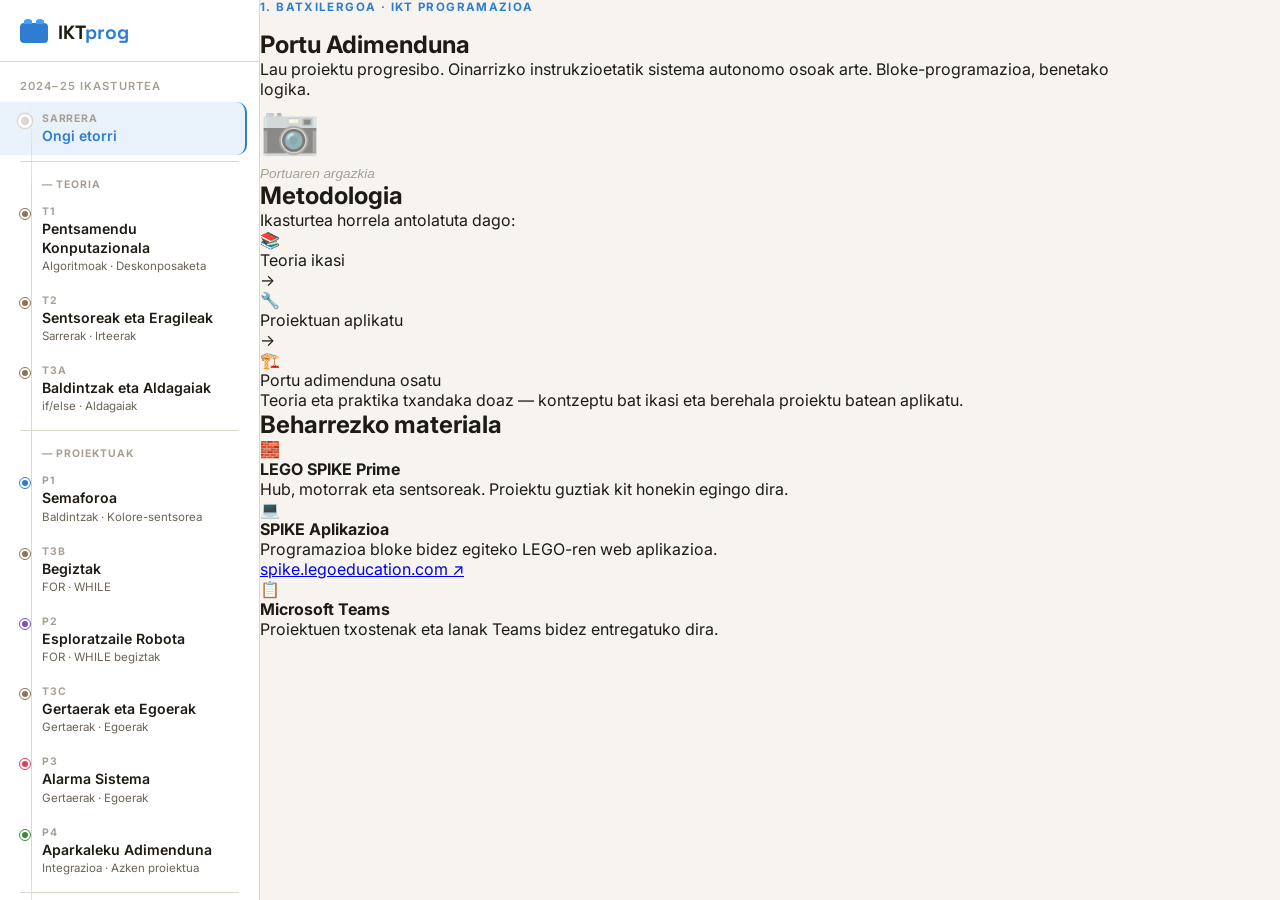
==== commit f25aefcd: "Update index.html" ====
--- a/index.html
+++ b/index.html
@@ -99,20 +99,8 @@
     }
   </style>
 </head>
-  <script src="https://identity.netlify.com/v1/netlify-identity-widget.js"></script>
-<script>
-  if (window.netlifyIdentity) {
-    window.netlifyIdentity.on("init", user => {
-      if (!user) {
-        window.netlifyIdentity.on("login", () => {
-          document.location.href = "/admin/";
-        });
-      }
-    });
-  }
-</script>
 <body>
-<div data-netlify-identity-menu></div>
+
 <div class="loading-screen" id="loadingScreen">
   <div class="loading-brick"></div>
   <div class="loading-text">Edukia kargatzen...</div>
@@ -130,7 +118,7 @@
     <button class="sidebar-close" id="sidebarClose" aria-label="Menua itxi">✕</button>
   </div>
   <div class="sidebar-section">
-    <span class="sidebar-label" id="navSubtitle">2026–27 ikasturtea</span>
+    <span class="sidebar-label" id="navSubtitle">2024–25 ikasturtea</span>
   </div>
   <ul class="nav-list" id="navList">
     <li class="nav-item active" data-unit="intro">
@@ -140,14 +128,6 @@
         <span class="nav-title">Ongi etorri</span>
       </div>
     </li>
-  <li class="nav-item" onclick="window.open('https://spike.legoeducation.com','_blank')">
-  <div class="nav-circuit-dot" style="--dot-color:#4C97FF"></div>
-  <div class="nav-content">
-    <span class="nav-tag">App</span>
-    <span class="nav-title" style="color:var(--spike-blue)">SPIKE aplikazioa ↗</span>
-    <span class="nav-sub">Ireki LEGO SPIKE web app</span>
-  </div>
-</li>
     <li class="nav-divider"></li>
     <li class="nav-group-label">— Teoria</li>
     <li class="nav-item" data-unit="t1">
@@ -172,22 +152,6 @@
         <span class="nav-tag">T3a</span>
         <span class="nav-title">Baldintzak eta Aldagaiak</span>
         <span class="nav-sub">if/else · Aldagaiak</span>
-      </div>
-    </li>
-     <li class="nav-item" data-unit="t3b">
-      <div class="nav-circuit-dot" style="--dot-color:#8B7355"></div>
-      <div class="nav-content">
-        <span class="nav-tag">T3b</span>
-        <span class="nav-title">Begiztak</span>
-        <span class="nav-sub">FOR · WHILE</span>
-      </div>
-    </li>
-    <li class="nav-item" data-unit="t3c">
-      <div class="nav-circuit-dot" style="--dot-color:#8B7355"></div>
-      <div class="nav-content">
-        <span class="nav-tag">T3c</span>
-        <span class="nav-title">Gertaerak eta Egoerak</span>
-        <span class="nav-sub">Gertaerak · Egoerak</span>
       </div>
     </li>
     <li class="nav-divider"></li>
@@ -196,8 +160,16 @@
       <div class="nav-circuit-dot" style="--dot-color:#2E7DD1"></div>
       <div class="nav-content">
         <span class="nav-tag">P1</span>
-        <span class="nav-title">Semaforoa portuan</span>
+        <span class="nav-title">Semaforoa</span>
         <span class="nav-sub">Baldintzak · Kolore-sentsorea</span>
+      </div>
+    </li>
+    <li class="nav-item" data-unit="t3b">
+      <div class="nav-circuit-dot" style="--dot-color:#8B7355"></div>
+      <div class="nav-content">
+        <span class="nav-tag">T3b</span>
+        <span class="nav-title">Begiztak</span>
+        <span class="nav-sub">FOR · WHILE</span>
       </div>
     </li>
     <li class="nav-item" data-unit="p2">
@@ -206,6 +178,14 @@
         <span class="nav-tag">P2</span>
         <span class="nav-title">Esploratzaile Robota</span>
         <span class="nav-sub">FOR · WHILE begiztak</span>
+      </div>
+    </li>
+    <li class="nav-item" data-unit="t3c">
+      <div class="nav-circuit-dot" style="--dot-color:#8B7355"></div>
+      <div class="nav-content">
+        <span class="nav-tag">T3c</span>
+        <span class="nav-title">Gertaerak eta Egoerak</span>
+        <span class="nav-sub">Gertaerak · Egoerak</span>
       </div>
     </li>
     <li class="nav-item" data-unit="p3">
@@ -249,29 +229,77 @@
 
   <!-- Intro unit is static -->
   <section class="unit active" id="unit-intro">
-    <div class="unit-hero intro-hero">
-      <div class="hero-eyebrow" id="heroEyebrow">1. Batxilergoa · IKT</div>
-      <h1 class="hero-title" id="heroTitle">Programatzen ikasi<br><em>LEGO SPIKE Prime-rekin</em></h1>
-      <p class="hero-sub" id="heroSub">Lau proiektu progresibo. Oinarrizko instrukzioetatik sistema autonomo osoak arte.</p>
-      <div class="hero-blocks-preview">
-        <div class="mini-block" style="--c:#E8940A">4 aldiz errepikatu</div>
-        <div class="mini-block" style="--c:#2E7DD1">A motorra mugitu</div>
-        <div class="mini-block" style="--c:#E8940A">distantzia &lt; 20 bada</div>
-        <div class="mini-block" style="--c:#7A4FC9">alarma() definitu</div>
-        <div class="mini-block" style="--c:#3A8C3A">leku_libre - 1</div>
-      </div>
-    </div>
-    <div class="content-grid">
-      <div class="card-row" id="introCards"></div>
-      <div class="info-box" style="--box-color:#2E7DD1">
-        <div class="info-box-icon">📦</div>
-        <div>
-          <strong>Beharrezko materiala</strong>
-          <p id="materialText">LEGO SPIKE Prime Hub · Distantzia, kolore eta indar-sentsoreak · Motorrak · SPIKE aplikazioa</p>
-        </div>
-      </div>
-      <div class="announcement-bar" id="announcementCard" style="border-radius:var(--radius);display:none;text-align:left;padding:14px 20px"></div>
-    </div>
+
+    <!-- ANNOUNCEMENT -->
+    <div class="announcement-bar" id="announcementCard" style="display:none;text-align:left;padding:14px 24px;margin:0"></div>
+
+    <!-- 1. HERO -->
+    <div class="intro-hero-new">
+      <div class="intro-hero-text">
+        <div class="hero-eyebrow">1. Batxilergoa · IKT Programazioa</div>
+        <h1 class="intro-main-title">Portu Adimenduna</h1>
+        <p class="intro-main-sub" id="heroSub">Porto industrial adimendun bat eraikiko dugu ikasturtean zehar, programazioaren oinarriak ikasiz.</p>
+      </div>
+      <div class="intro-hero-img">
+        <div class="intro-img-placeholder" id="introImgPlaceholder">
+          <div class="photo-ph-icon" style="font-size:3rem">📷</div>
+          <p style="font-size:0.85rem;color:var(--text-dim);margin:8px 0 0;font-style:italic">Portuaren argazkia</p>
+        </div>
+      </div>
+    </div>
+
+    <!-- 2. METODOLOGIA -->
+    <div class="intro-section">
+      <h2 class="intro-section-title">Metodologia</h2>
+      <p class="intro-section-desc">Ikasturtea horrela antolatuta dago:</p>
+      <div class="metodo-steps">
+        <div class="metodo-step">
+          <div class="metodo-icon">📚</div>
+          <div class="metodo-text">Teoria ikasi</div>
+        </div>
+        <div class="metodo-arrow">→</div>
+        <div class="metodo-step">
+          <div class="metodo-icon">🔧</div>
+          <div class="metodo-text">Proiektuan aplikatu</div>
+        </div>
+        <div class="metodo-arrow">→</div>
+        <div class="metodo-step">
+          <div class="metodo-icon">🏗️</div>
+          <div class="metodo-text">Portu adimenduna osatu</div>
+        </div>
+      </div>
+      <p class="intro-metodo-note">Teoria eta praktika txandaka doaz — kontzeptu bat ikasi eta berehala proiektu batean aplikatu.</p>
+    </div>
+
+    <!-- 3. MATERIALA -->
+    <div class="intro-section intro-section-alt">
+      <h2 class="intro-section-title">Beharrezko materiala</h2>
+      <div class="material-cards">
+        <div class="material-card-new">
+          <div class="material-card-icon">🧱</div>
+          <div class="material-card-body">
+            <strong>LEGO SPIKE Prime</strong>
+            <p>Hub, motorrak eta sentsoreak. Proiektu guztiak kit honekin egingo dira.</p>
+          </div>
+        </div>
+        <div class="material-card-new">
+          <div class="material-card-icon">💻</div>
+          <div class="material-card-body">
+            <strong>SPIKE Aplikazioa</strong>
+            <p>Programazioa bloke bidez egiteko LEGO-ren web aplikazioa.</p>
+            <a href="https://spike.legoeducation.com" target="_blank" class="material-link">spike.legoeducation.com ↗</a>
+          </div>
+        </div>
+        <div class="material-card-new">
+          <div class="material-card-icon">📋</div>
+          <div class="material-card-body">
+            <strong>Microsoft Teams</strong>
+            <p>Proiektuen txostenak eta lanak Teams bidez entregatuko dira.</p>
+          </div>
+        </div>
+      </div>
+    </div>
+
   </section>
 
   <!-- Dynamic units rendered by JS -->
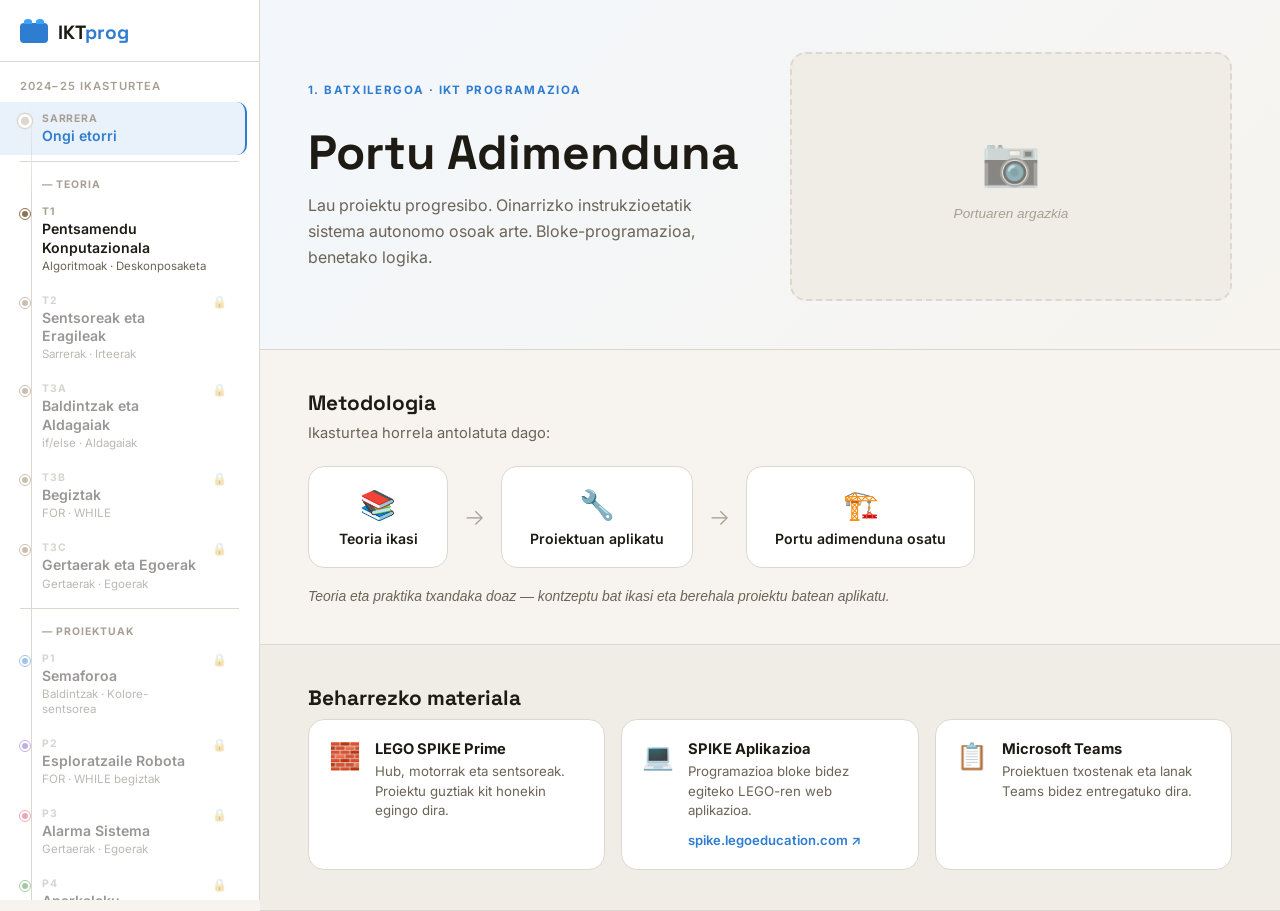
==== commit 808ae9b0: "Update index.html" ====
--- a/index.html
+++ b/index.html
@@ -154,6 +154,22 @@
         <span class="nav-sub">if/else · Aldagaiak</span>
       </div>
     </li>
+        <li class="nav-item" data-unit="t3b">
+      <div class="nav-circuit-dot" style="--dot-color:#8B7355"></div>
+      <div class="nav-content">
+        <span class="nav-tag">T3b</span>
+        <span class="nav-title">Begiztak</span>
+        <span class="nav-sub">FOR · WHILE</span>
+      </div>
+    </li>
+        <li class="nav-item" data-unit="t3c">
+      <div class="nav-circuit-dot" style="--dot-color:#8B7355"></div>
+      <div class="nav-content">
+        <span class="nav-tag">T3c</span>
+        <span class="nav-title">Gertaerak eta Egoerak</span>
+        <span class="nav-sub">Gertaerak · Egoerak</span>
+      </div>
+    </li>
     <li class="nav-divider"></li>
     <li class="nav-group-label">— Proiektuak</li>
     <li class="nav-item" data-unit="p1">
@@ -164,28 +180,12 @@
         <span class="nav-sub">Baldintzak · Kolore-sentsorea</span>
       </div>
     </li>
-    <li class="nav-item" data-unit="t3b">
-      <div class="nav-circuit-dot" style="--dot-color:#8B7355"></div>
-      <div class="nav-content">
-        <span class="nav-tag">T3b</span>
-        <span class="nav-title">Begiztak</span>
-        <span class="nav-sub">FOR · WHILE</span>
-      </div>
-    </li>
     <li class="nav-item" data-unit="p2">
       <div class="nav-circuit-dot" style="--dot-color:#7A4FC9"></div>
       <div class="nav-content">
         <span class="nav-tag">P2</span>
         <span class="nav-title">Esploratzaile Robota</span>
         <span class="nav-sub">FOR · WHILE begiztak</span>
-      </div>
-    </li>
-    <li class="nav-item" data-unit="t3c">
-      <div class="nav-circuit-dot" style="--dot-color:#8B7355"></div>
-      <div class="nav-content">
-        <span class="nav-tag">T3c</span>
-        <span class="nav-title">Gertaerak eta Egoerak</span>
-        <span class="nav-sub">Gertaerak · Egoerak</span>
       </div>
     </li>
     <li class="nav-item" data-unit="p3">
--- a/style.css
+++ b/style.css
@@ -256,7 +256,7 @@
   margin-left: var(--sidebar-w);
   flex: 1;
   min-height: 100vh;
-  max-width: 900px;
+  max-width: 100%;
 }
 
 /* ── UNITS ───────────────────────────────────────────────────── */
@@ -1666,3 +1666,164 @@
   max-width: 360px;
   line-height: 1.6;
 }
+
+/* ── NEW INTRO PAGE ──────────────────────────────────────────── */
+.intro-hero-new {
+  display: grid;
+  grid-template-columns: 1fr 1fr;
+  gap: 40px;
+  align-items: center;
+  padding: 52px 48px 48px;
+  border-bottom: 1px solid var(--border);
+  background: linear-gradient(135deg,
+    color-mix(in srgb, #2E7DD1 6%, #FFFFFF) 0%,
+    var(--bg) 100%);
+}
+.intro-hero-text { display: flex; flex-direction: column; gap: 14px; }
+.intro-main-title {
+  font-family: var(--font-display);
+  font-size: clamp(2rem, 4vw, 3rem);
+  font-weight: 700;
+  color: var(--text);
+  line-height: 1.1;
+  margin: 0;
+}
+.intro-main-sub {
+  font-size: 1rem;
+  color: var(--text-muted);
+  line-height: 1.6;
+  margin: 0;
+  max-width: 420px;
+}
+.intro-hero-img {
+  display: flex;
+  align-items: center;
+  justify-content: center;
+}
+.intro-img-placeholder {
+  width: 100%;
+  aspect-ratio: 16/9;
+  border: 2px dashed var(--border);
+  border-radius: var(--radius-lg);
+  background: var(--bg3);
+  display: flex;
+  flex-direction: column;
+  align-items: center;
+  justify-content: center;
+  gap: 8px;
+}
+.intro-img-real {
+  width: 100%;
+  aspect-ratio: 16/9;
+  object-fit: cover;
+  border-radius: var(--radius-lg);
+  border: 1px solid var(--border);
+}
+
+/* Sections */
+.intro-section {
+  padding: 40px 48px;
+  border-bottom: 1px solid var(--border);
+}
+.intro-section-alt {
+  background: var(--bg3);
+}
+.intro-section-title {
+  font-family: var(--font-display);
+  font-size: 1.3rem;
+  font-weight: 700;
+  color: var(--text);
+  margin-bottom: 8px;
+}
+.intro-section-desc {
+  font-size: 0.92rem;
+  color: var(--text-muted);
+  margin-bottom: 24px;
+}
+
+/* Metodologia steps */
+.metodo-steps {
+  display: flex;
+  align-items: center;
+  gap: 16px;
+  flex-wrap: wrap;
+  margin-bottom: 20px;
+}
+.metodo-step {
+  display: flex;
+  flex-direction: column;
+  align-items: center;
+  gap: 8px;
+  background: #FFFFFF;
+  border: 1px solid var(--border);
+  border-radius: var(--radius-lg);
+  padding: 20px 28px;
+  min-width: 140px;
+  text-align: center;
+}
+.metodo-icon { font-size: 1.8rem; }
+.metodo-text {
+  font-size: 0.88rem;
+  font-weight: 600;
+  color: var(--text);
+}
+.metodo-arrow {
+  font-size: 1.4rem;
+  color: var(--text-dim);
+  font-weight: 300;
+}
+.intro-metodo-note {
+  font-size: 0.87rem;
+  color: var(--text-muted);
+  font-style: italic;
+  margin: 0;
+}
+
+/* Material cards */
+.material-cards {
+  display: grid;
+  grid-template-columns: repeat(auto-fill, minmax(220px, 1fr));
+  gap: 16px;
+}
+.material-card-new {
+  background: #FFFFFF;
+  border: 1px solid var(--border);
+  border-radius: var(--radius-lg);
+  padding: 20px;
+  display: flex;
+  gap: 14px;
+  align-items: flex-start;
+}
+.material-card-icon { font-size: 1.6rem; flex-shrink: 0; }
+.material-card-body strong {
+  display: block;
+  font-size: 0.92rem;
+  color: var(--text);
+  margin-bottom: 4px;
+}
+.material-card-body p {
+  font-size: 0.83rem;
+  color: var(--text-muted);
+  line-height: 1.5;
+  margin: 0 0 8px;
+}
+.material-link {
+  font-size: 0.82rem;
+  font-weight: 600;
+  color: var(--spike-blue);
+  text-decoration: none;
+}
+.material-link:hover { text-decoration: underline; }
+
+/* Responsive */
+@media (max-width: 768px) {
+  .intro-hero-new {
+    grid-template-columns: 1fr;
+    padding: 32px 20px;
+    gap: 24px;
+  }
+  .intro-section { padding: 28px 20px; }
+  .metodo-steps { gap: 8px; }
+  .metodo-step { min-width: 110px; padding: 14px 16px; }
+  .metodo-arrow { font-size: 1rem; }
+}
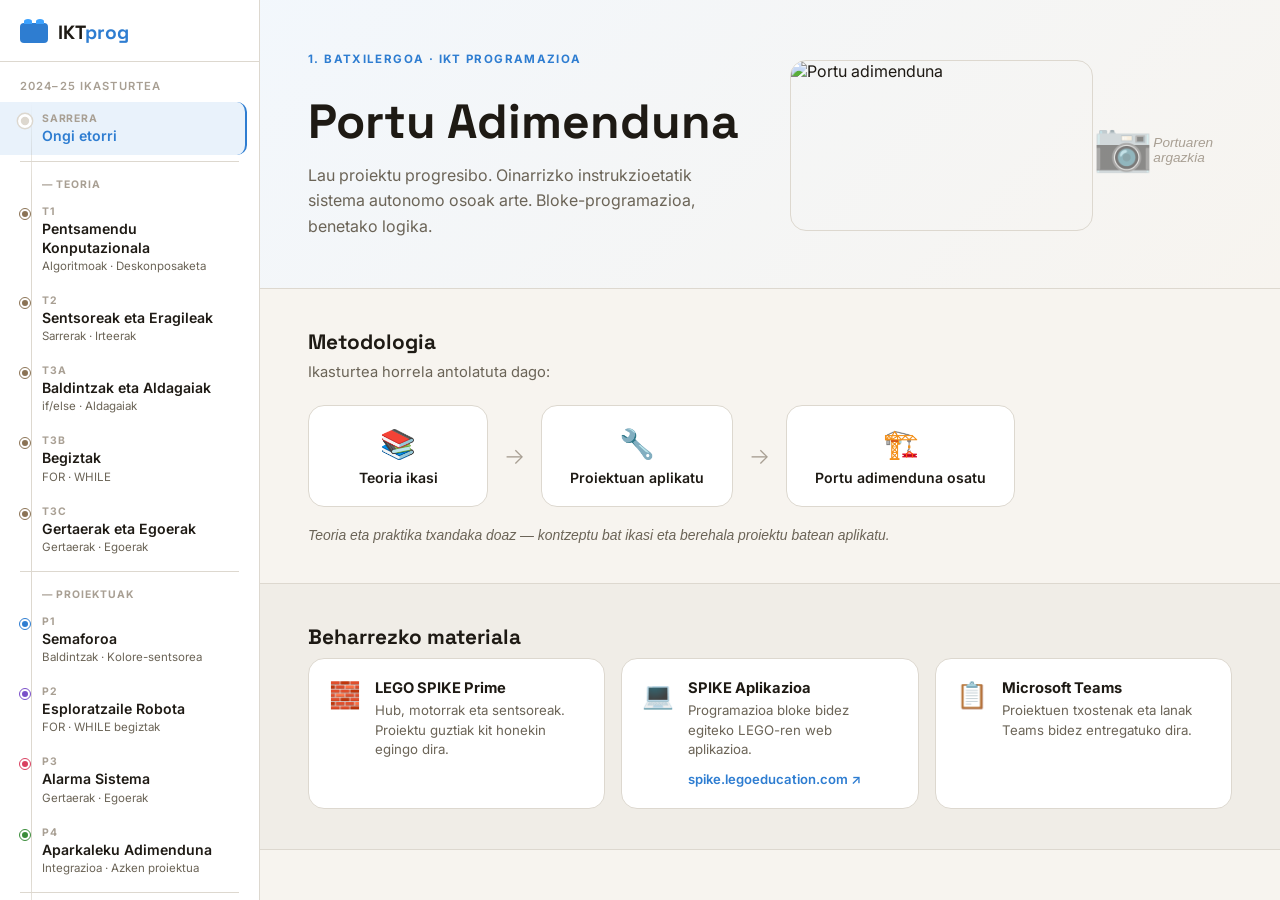
==== commit 4783db68: "Update index.html" ====
--- a/index.html
+++ b/index.html
@@ -241,7 +241,7 @@
         <p class="intro-main-sub" id="heroSub">Porto industrial adimendun bat eraikiko dugu ikasturtean zehar, programazioaren oinarriak ikasiz.</p>
       </div>
       <div class="intro-hero-img">
-        <div class="intro-img-placeholder" id="introImgPlaceholder">
+        <img src="images/puerto-inteligente2.webp" alt="Portu adimenduna" class="intro-img-real">
           <div class="photo-ph-icon" style="font-size:3rem">📷</div>
           <p style="font-size:0.85rem;color:var(--text-dim);margin:8px 0 0;font-style:italic">Portuaren argazkia</p>
         </div>
--- a/style.css
+++ b/style.css
@@ -1758,7 +1758,7 @@
   border: 1px solid var(--border);
   border-radius: var(--radius-lg);
   padding: 20px 28px;
-  min-width: 140px;
+  min-width: 180px;
   text-align: center;
 }
 .metodo-icon { font-size: 1.8rem; }
@@ -1782,7 +1782,7 @@
 /* Material cards */
 .material-cards {
   display: grid;
-  grid-template-columns: repeat(auto-fill, minmax(220px, 1fr));
+  grid-template-columns: repeat(auto-fill, minmax(280px, 1fr));
   gap: 16px;
 }
 .material-card-new {
@@ -1827,3 +1827,23 @@
   .metodo-step { min-width: 110px; padding: 14px 16px; }
   .metodo-arrow { font-size: 1rem; }
 }
+/* ── SPIKE SHORTCUT ──────────────────────────────────────────── */
+.spike-shortcut {
+  position: absolute;
+  top: 20px;
+  right: 24px;
+  display: flex;
+  align-items: center;
+  gap: 8px;
+  background: #FFD700;
+  border: 1px solid #E8C000;
+  border-radius: 10px;
+  padding: 7px 12px;
+  text-decoration: none;
+  font-size: 0.8rem;
+  font-weight: 600;
+  color: #1a1200;
+  transition: opacity 0.15s;
+}
+.spike-shortcut:hover { opacity: 0.85; }
+.spike-shortcut-icon { font-size: 1.1rem; }
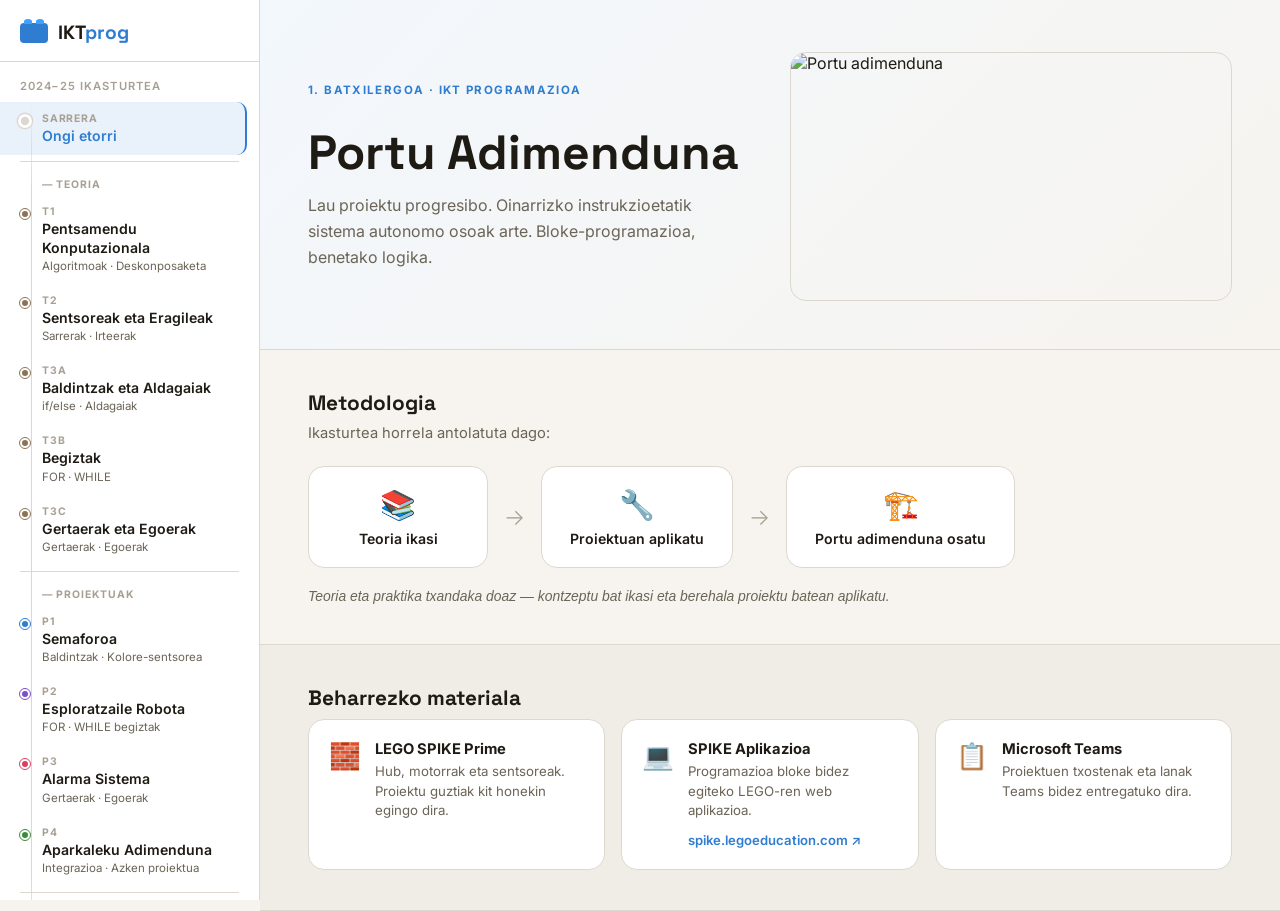
==== commit bf0f34e7: "Update index.html" ====
--- a/index.html
+++ b/index.html
@@ -233,20 +233,17 @@
     <!-- ANNOUNCEMENT -->
     <div class="announcement-bar" id="announcementCard" style="display:none;text-align:left;padding:14px 24px;margin:0"></div>
 
-    <!-- 1. HERO -->
-    <div class="intro-hero-new">
-      <div class="intro-hero-text">
-        <div class="hero-eyebrow">1. Batxilergoa · IKT Programazioa</div>
-        <h1 class="intro-main-title">Portu Adimenduna</h1>
-        <p class="intro-main-sub" id="heroSub">Porto industrial adimendun bat eraikiko dugu ikasturtean zehar, programazioaren oinarriak ikasiz.</p>
-      </div>
-      <div class="intro-hero-img">
-        <img src="images/puerto-inteligente2.webp" alt="Portu adimenduna" class="intro-img-real">
-          <div class="photo-ph-icon" style="font-size:3rem">📷</div>
-          <p style="font-size:0.85rem;color:var(--text-dim);margin:8px 0 0;font-style:italic">Portuaren argazkia</p>
-        </div>
-      </div>
-    </div>
+<!-- 1. HERO -->
+<div class="intro-hero-new">
+  <div class="intro-hero-text">
+    <div class="hero-eyebrow">1. Batxilergoa · IKT Programazioa</div>
+    <h1 class="intro-main-title">Portu Adimenduna</h1>
+    <p class="intro-main-sub" id="heroSub">Porto industrial adimendun bat eraikiko dugu ikasturtean zehar, programazioaren oinarriak ikasiz.</p>
+  </div>
+  <div class="intro-hero-img">
+    <img src="images/puerto-inteligente2.webp" alt="Portu adimenduna" class="intro-img-real">
+  </div>
+</div>
 
     <!-- 2. METODOLOGIA -->
     <div class="intro-section">
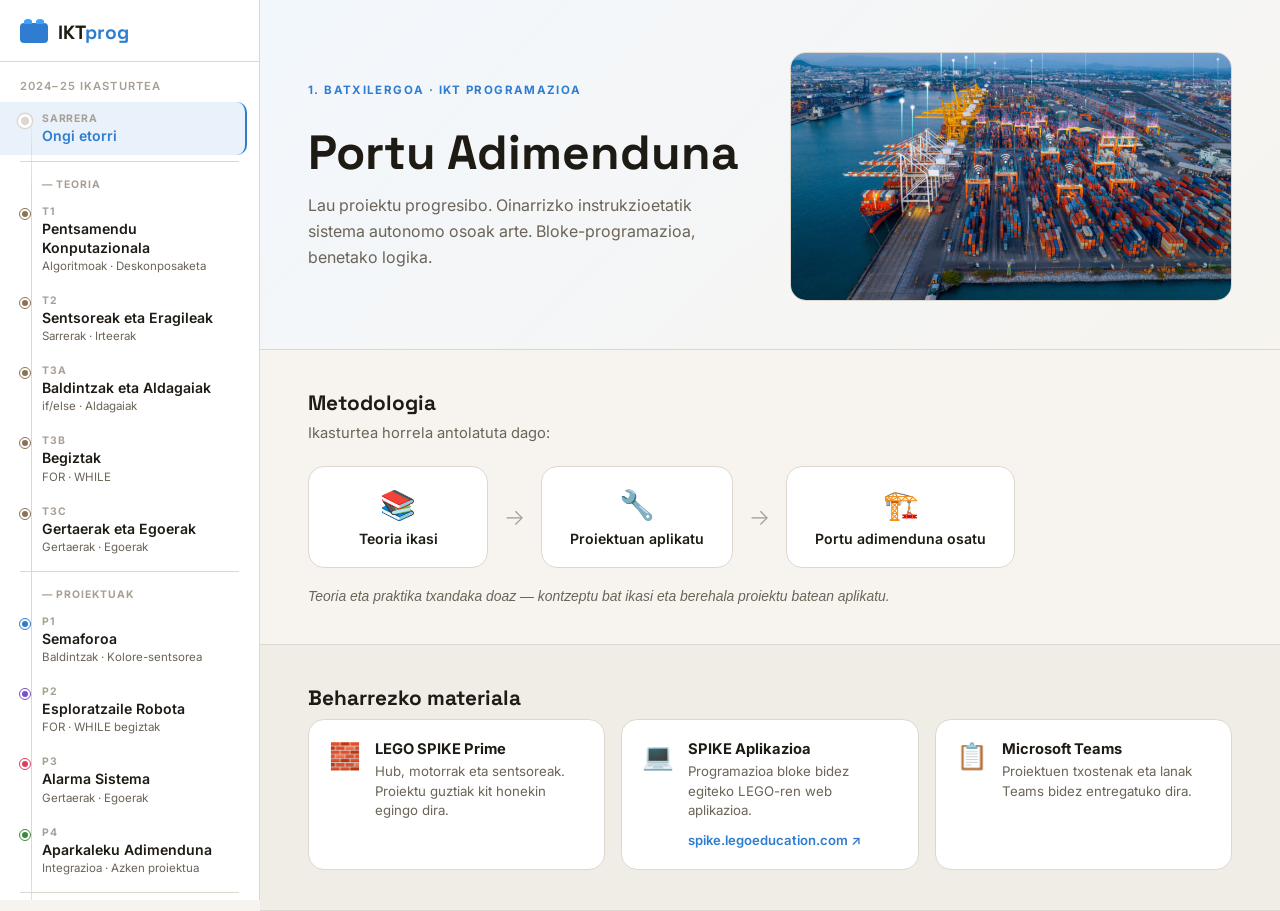
==== commit 3933f0b2: "Update index.html" ====
--- a/index.html
+++ b/index.html
@@ -241,7 +241,7 @@
     <p class="intro-main-sub" id="heroSub">Porto industrial adimendun bat eraikiko dugu ikasturtean zehar, programazioaren oinarriak ikasiz.</p>
   </div>
   <div class="intro-hero-img">
-    <img src="images/puerto-inteligente2.webp" alt="Portu adimenduna" class="intro-img-real">
+    <img src="images/puerto-inteligente2.jpg" alt="Portu adimenduna" class="intro-img-real">
   </div>
 </div>
 
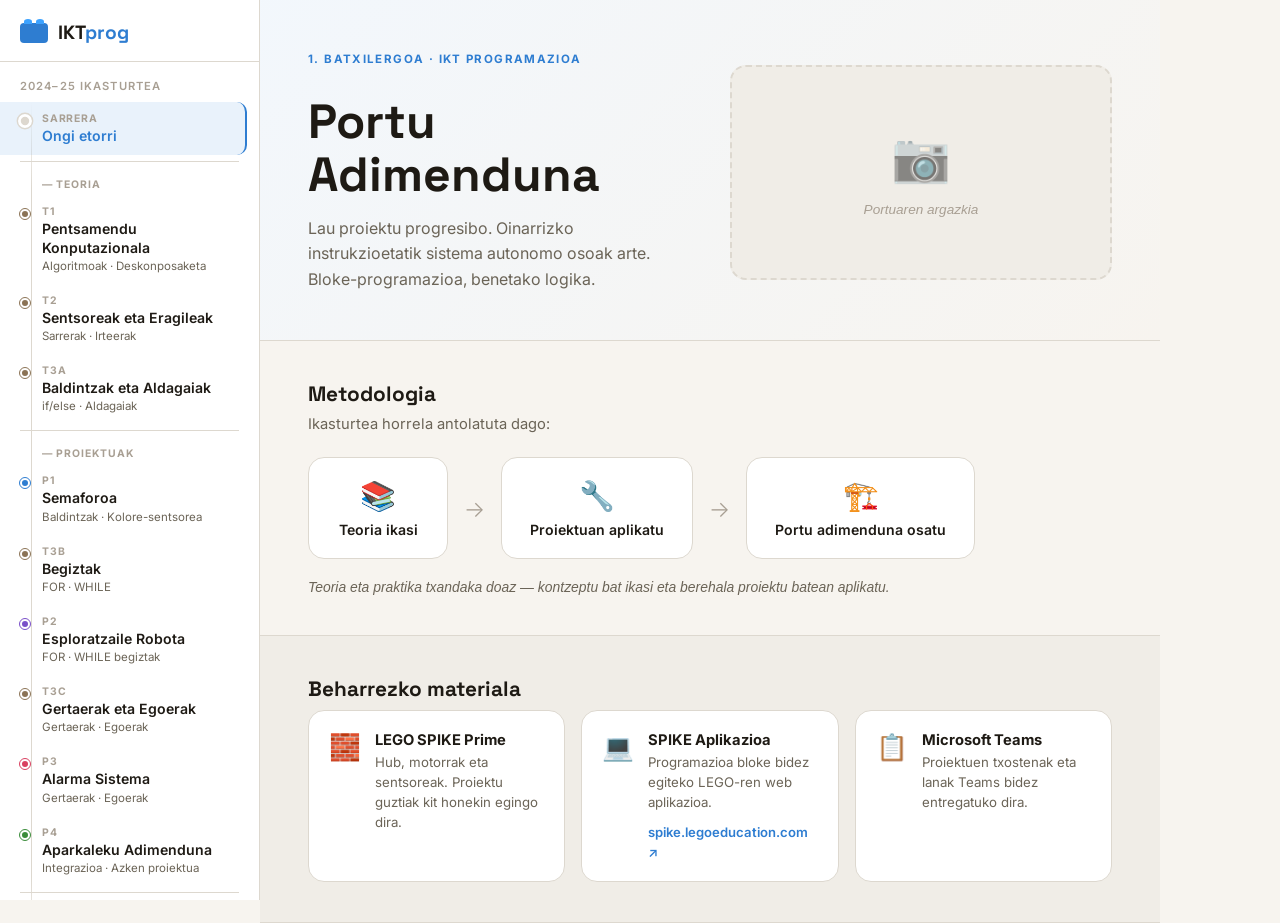
==== commit 8ed68389: "Update index.html" ====
--- a/index.html
+++ b/index.html
@@ -154,22 +154,6 @@
         <span class="nav-sub">if/else · Aldagaiak</span>
       </div>
     </li>
-        <li class="nav-item" data-unit="t3b">
-      <div class="nav-circuit-dot" style="--dot-color:#8B7355"></div>
-      <div class="nav-content">
-        <span class="nav-tag">T3b</span>
-        <span class="nav-title">Begiztak</span>
-        <span class="nav-sub">FOR · WHILE</span>
-      </div>
-    </li>
-        <li class="nav-item" data-unit="t3c">
-      <div class="nav-circuit-dot" style="--dot-color:#8B7355"></div>
-      <div class="nav-content">
-        <span class="nav-tag">T3c</span>
-        <span class="nav-title">Gertaerak eta Egoerak</span>
-        <span class="nav-sub">Gertaerak · Egoerak</span>
-      </div>
-    </li>
     <li class="nav-divider"></li>
     <li class="nav-group-label">— Proiektuak</li>
     <li class="nav-item" data-unit="p1">
@@ -180,12 +164,28 @@
         <span class="nav-sub">Baldintzak · Kolore-sentsorea</span>
       </div>
     </li>
+    <li class="nav-item" data-unit="t3b">
+      <div class="nav-circuit-dot" style="--dot-color:#8B7355"></div>
+      <div class="nav-content">
+        <span class="nav-tag">T3b</span>
+        <span class="nav-title">Begiztak</span>
+        <span class="nav-sub">FOR · WHILE</span>
+      </div>
+    </li>
     <li class="nav-item" data-unit="p2">
       <div class="nav-circuit-dot" style="--dot-color:#7A4FC9"></div>
       <div class="nav-content">
         <span class="nav-tag">P2</span>
         <span class="nav-title">Esploratzaile Robota</span>
         <span class="nav-sub">FOR · WHILE begiztak</span>
+      </div>
+    </li>
+    <li class="nav-item" data-unit="t3c">
+      <div class="nav-circuit-dot" style="--dot-color:#8B7355"></div>
+      <div class="nav-content">
+        <span class="nav-tag">T3c</span>
+        <span class="nav-title">Gertaerak eta Egoerak</span>
+        <span class="nav-sub">Gertaerak · Egoerak</span>
       </div>
     </li>
     <li class="nav-item" data-unit="p3">
@@ -233,17 +233,20 @@
     <!-- ANNOUNCEMENT -->
     <div class="announcement-bar" id="announcementCard" style="display:none;text-align:left;padding:14px 24px;margin:0"></div>
 
-<!-- 1. HERO -->
-<div class="intro-hero-new">
-  <div class="intro-hero-text">
-    <div class="hero-eyebrow">1. Batxilergoa · IKT Programazioa</div>
-    <h1 class="intro-main-title">Portu Adimenduna</h1>
-    <p class="intro-main-sub" id="heroSub">Porto industrial adimendun bat eraikiko dugu ikasturtean zehar, programazioaren oinarriak ikasiz.</p>
-  </div>
-  <div class="intro-hero-img">
-    <img src="images/puerto-inteligente2.jpg" alt="Portu adimenduna" class="intro-img-real">
-  </div>
-</div>
+    <!-- 1. HERO -->
+    <div class="intro-hero-new">
+      <div class="intro-hero-text">
+        <div class="hero-eyebrow">1. Batxilergoa · IKT Programazioa</div>
+        <h1 class="intro-main-title">Portu Adimenduna</h1>
+        <p class="intro-main-sub" id="heroSub">Porto industrial adimendun bat eraikiko dugu ikasturtean zehar, programazioaren oinarriak ikasiz.</p>
+      </div>
+      <div class="intro-hero-img">
+        <div class="intro-img-placeholder" id="introImgPlaceholder">
+          <div class="photo-ph-icon" style="font-size:3rem">📷</div>
+          <p style="font-size:0.85rem;color:var(--text-dim);margin:8px 0 0;font-style:italic">Portuaren argazkia</p>
+        </div>
+      </div>
+    </div>
 
     <!-- 2. METODOLOGIA -->
     <div class="intro-section">
--- a/style.css
+++ b/style.css
@@ -256,7 +256,7 @@
   margin-left: var(--sidebar-w);
   flex: 1;
   min-height: 100vh;
-  max-width: 100%;
+  max-width: 900px;
 }
 
 /* ── UNITS ───────────────────────────────────────────────────── */
@@ -1758,7 +1758,7 @@
   border: 1px solid var(--border);
   border-radius: var(--radius-lg);
   padding: 20px 28px;
-  min-width: 180px;
+  min-width: 140px;
   text-align: center;
 }
 .metodo-icon { font-size: 1.8rem; }
@@ -1782,7 +1782,7 @@
 /* Material cards */
 .material-cards {
   display: grid;
-  grid-template-columns: repeat(auto-fill, minmax(280px, 1fr));
+  grid-template-columns: repeat(auto-fill, minmax(220px, 1fr));
   gap: 16px;
 }
 .material-card-new {
@@ -1827,23 +1827,114 @@
   .metodo-step { min-width: 110px; padding: 14px 16px; }
   .metodo-arrow { font-size: 1rem; }
 }
-/* ── SPIKE SHORTCUT ──────────────────────────────────────────── */
-.spike-shortcut {
-  position: absolute;
-  top: 20px;
-  right: 24px;
-  display: flex;
-  align-items: center;
-  gap: 8px;
-  background: #FFD700;
-  border: 1px solid #E8C000;
-  border-radius: 10px;
-  padding: 7px 12px;
-  text-decoration: none;
+
+/* ── ZERBAIT EZ DABIL ────────────────────────────────────────── */
+.help-protocol {
+  display: flex;
+  flex-direction: column;
+  gap: 0;
+  background: var(--bg3);
+  border: 1px solid var(--border);
+  border-radius: var(--radius-lg);
+  overflow: hidden;
+  margin-bottom: 28px;
+}
+.help-step {
+  display: flex;
+  gap: 14px;
+  align-items: flex-start;
+  padding: 14px 18px;
+  border-bottom: 1px solid var(--border);
+}
+.help-step:last-child { border-bottom: none; }
+.help-step-num {
+  width: 26px; height: 26px;
+  border-radius: 50%;
+  background: var(--spike-blue);
+  color: white;
+  font-weight: 700;
   font-size: 0.8rem;
+  display: flex; align-items: center; justify-content: center;
+  flex-shrink: 0;
+  margin-top: 2px;
+}
+.help-step-body strong {
+  display: block;
+  font-size: 0.88rem;
+  color: var(--text);
+  margin-bottom: 2px;
+}
+.help-step-body p {
+  font-size: 0.83rem;
+  color: var(--text-muted);
+  margin: 0;
+  line-height: 1.5;
+}
+.help-problems {
+  display: flex;
+  flex-direction: column;
+  gap: 12px;
+}
+.help-problem {
+  background: #FFFFFF;
+  border: 1px solid var(--border);
+  border-radius: var(--radius);
+  overflow: hidden;
+}
+.help-symptom {
+  background: color-mix(in srgb, #D4880A 8%, var(--bg3));
+  border-bottom: 1px solid color-mix(in srgb, #D4880A 20%, var(--border));
+  padding: 10px 16px;
+  font-size: 0.88rem;
   font-weight: 600;
-  color: #1a1200;
-  transition: opacity 0.15s;
-}
-.spike-shortcut:hover { opacity: 0.85; }
-.spike-shortcut-icon { font-size: 1.1rem; }
+  color: var(--text);
+}
+.help-detail {
+  display: grid;
+  grid-template-columns: 1fr 1fr;
+  gap: 0;
+}
+.help-causes {
+  padding: 12px 16px;
+  border-right: 1px solid var(--border);
+}
+.help-causes strong {
+  display: block;
+  font-size: 0.8rem;
+  color: var(--text-muted);
+  text-transform: uppercase;
+  letter-spacing: 0.05em;
+  margin-bottom: 8px;
+}
+.help-causes ul {
+  padding-left: 16px;
+  margin: 0;
+}
+.help-causes li {
+  font-size: 0.83rem;
+  color: var(--text-muted);
+  margin-bottom: 4px;
+  line-height: 1.5;
+}
+.help-solution {
+  padding: 12px 16px;
+  background: color-mix(in srgb, #3A8C3A 5%, #FFFFFF);
+}
+.help-solution strong {
+  display: block;
+  font-size: 0.8rem;
+  color: #3A8C3A;
+  text-transform: uppercase;
+  letter-spacing: 0.05em;
+  margin-bottom: 6px;
+}
+.help-solution p {
+  font-size: 0.83rem;
+  color: var(--text-muted);
+  margin: 0;
+  line-height: 1.5;
+}
+@media (max-width: 768px) {
+  .help-detail { grid-template-columns: 1fr; }
+  .help-causes { border-right: none; border-bottom: 1px solid var(--border); }
+}
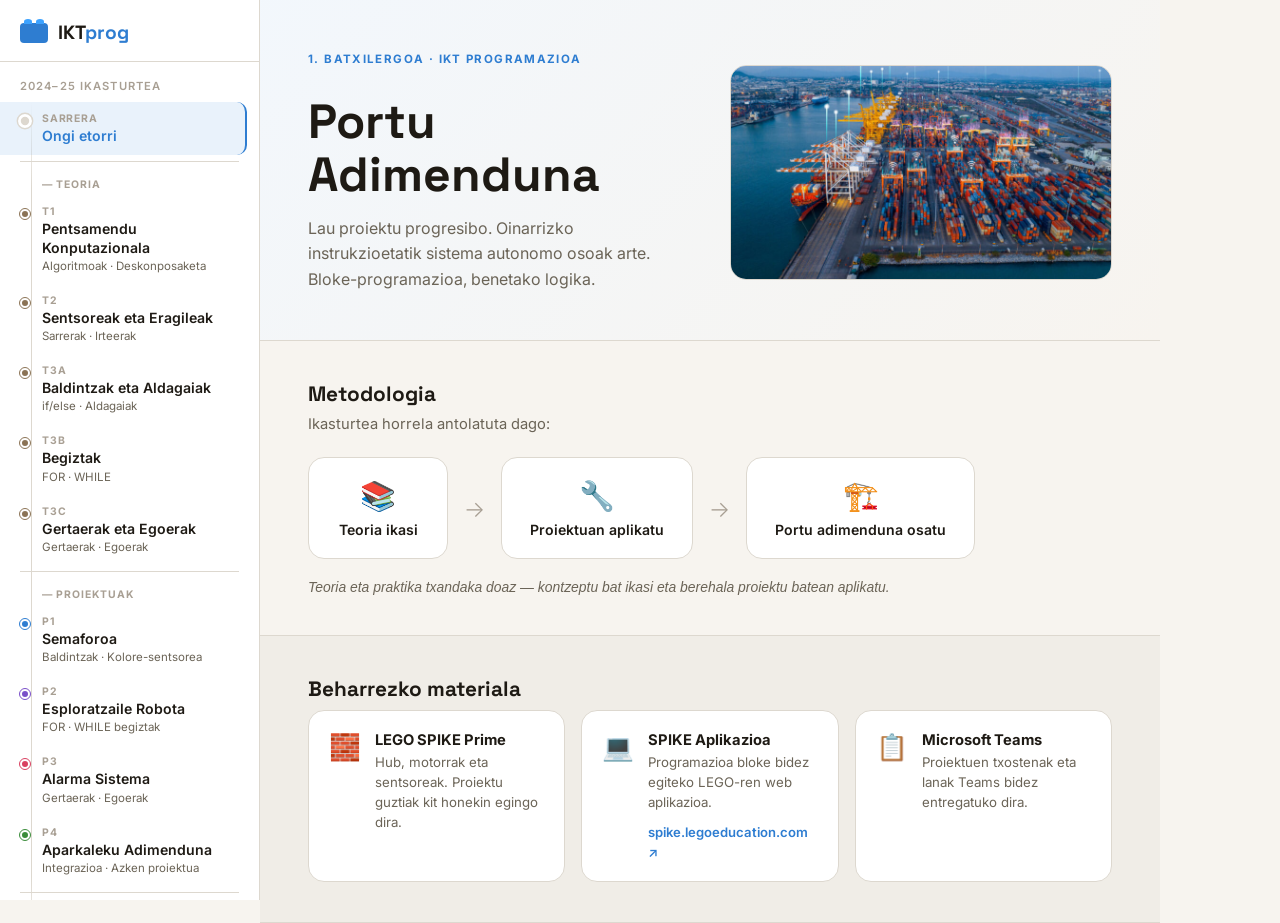
==== commit 382b39bc: "Update index.html" ====
--- a/index.html
+++ b/index.html
@@ -154,6 +154,22 @@
         <span class="nav-sub">if/else · Aldagaiak</span>
       </div>
     </li>
+        <li class="nav-item" data-unit="t3b">
+      <div class="nav-circuit-dot" style="--dot-color:#8B7355"></div>
+      <div class="nav-content">
+        <span class="nav-tag">T3b</span>
+        <span class="nav-title">Begiztak</span>
+        <span class="nav-sub">FOR · WHILE</span>
+      </div>
+    </li>
+        <li class="nav-item" data-unit="t3c">
+      <div class="nav-circuit-dot" style="--dot-color:#8B7355"></div>
+      <div class="nav-content">
+        <span class="nav-tag">T3c</span>
+        <span class="nav-title">Gertaerak eta Egoerak</span>
+        <span class="nav-sub">Gertaerak · Egoerak</span>
+      </div>
+    </li>
     <li class="nav-divider"></li>
     <li class="nav-group-label">— Proiektuak</li>
     <li class="nav-item" data-unit="p1">
@@ -164,28 +180,12 @@
         <span class="nav-sub">Baldintzak · Kolore-sentsorea</span>
       </div>
     </li>
-    <li class="nav-item" data-unit="t3b">
-      <div class="nav-circuit-dot" style="--dot-color:#8B7355"></div>
-      <div class="nav-content">
-        <span class="nav-tag">T3b</span>
-        <span class="nav-title">Begiztak</span>
-        <span class="nav-sub">FOR · WHILE</span>
-      </div>
-    </li>
     <li class="nav-item" data-unit="p2">
       <div class="nav-circuit-dot" style="--dot-color:#7A4FC9"></div>
       <div class="nav-content">
         <span class="nav-tag">P2</span>
         <span class="nav-title">Esploratzaile Robota</span>
         <span class="nav-sub">FOR · WHILE begiztak</span>
-      </div>
-    </li>
-    <li class="nav-item" data-unit="t3c">
-      <div class="nav-circuit-dot" style="--dot-color:#8B7355"></div>
-      <div class="nav-content">
-        <span class="nav-tag">T3c</span>
-        <span class="nav-title">Gertaerak eta Egoerak</span>
-        <span class="nav-sub">Gertaerak · Egoerak</span>
       </div>
     </li>
     <li class="nav-item" data-unit="p3">
@@ -233,20 +233,17 @@
     <!-- ANNOUNCEMENT -->
     <div class="announcement-bar" id="announcementCard" style="display:none;text-align:left;padding:14px 24px;margin:0"></div>
 
-    <!-- 1. HERO -->
-    <div class="intro-hero-new">
-      <div class="intro-hero-text">
-        <div class="hero-eyebrow">1. Batxilergoa · IKT Programazioa</div>
-        <h1 class="intro-main-title">Portu Adimenduna</h1>
-        <p class="intro-main-sub" id="heroSub">Porto industrial adimendun bat eraikiko dugu ikasturtean zehar, programazioaren oinarriak ikasiz.</p>
-      </div>
-      <div class="intro-hero-img">
-        <div class="intro-img-placeholder" id="introImgPlaceholder">
-          <div class="photo-ph-icon" style="font-size:3rem">📷</div>
-          <p style="font-size:0.85rem;color:var(--text-dim);margin:8px 0 0;font-style:italic">Portuaren argazkia</p>
-        </div>
-      </div>
-    </div>
+<!-- 1. HERO -->
+<div class="intro-hero-new">
+  <div class="intro-hero-text">
+    <div class="hero-eyebrow">1. Batxilergoa · IKT Programazioa</div>
+    <h1 class="intro-main-title">Portu Adimenduna</h1>
+    <p class="intro-main-sub" id="heroSub">Porto industrial adimendun bat eraikiko dugu ikasturtean zehar, programazioaren oinarriak ikasiz.</p>
+  </div>
+  <div class="intro-hero-img">
+    <img src="images/puerto-inteligente2.jpg" alt="Portu adimenduna" class="intro-img-real">
+  </div>
+</div>
 
     <!-- 2. METODOLOGIA -->
     <div class="intro-section">
--- a/style.css
+++ b/style.css
@@ -1938,3 +1938,112 @@
   .help-detail { grid-template-columns: 1fr; }
   .help-causes { border-right: none; border-bottom: 1px solid var(--border); }
 }
+
+/* ── INTRO PAGE v2 ───────────────────────────────────────────── */
+.intro-hero-chips {
+  display: flex;
+  gap: 8px;
+  flex-wrap: wrap;
+  margin-top: 8px;
+}
+.intro-chip {
+  font-size: 0.78rem;
+  font-weight: 600;
+  padding: 4px 12px;
+  border-radius: 20px;
+  background: color-mix(in srgb, #2E7DD1 10%, #FFFFFF);
+  color: #2E7DD1;
+  border: 1px solid color-mix(in srgb, #2E7DD1 25%, var(--border));
+}
+
+/* Reto section */
+.intro-reto-section {
+  background: color-mix(in srgb, #2E7DD1 6%, #FFFFFF);
+  border-bottom: 1px solid color-mix(in srgb, #2E7DD1 15%, var(--border));
+}
+.intro-reto-content {
+  display: flex;
+  gap: 20px;
+  align-items: flex-start;
+}
+.intro-reto-icon { font-size: 2.2rem; flex-shrink: 0; margin-top: 4px; }
+.intro-reto-title {
+  font-family: var(--font-display);
+  font-size: 1.2rem;
+  font-weight: 700;
+  color: var(--text);
+  margin-bottom: 8px;
+}
+.intro-reto-text {
+  font-size: 0.92rem;
+  color: var(--text-muted);
+  line-height: 1.65;
+  margin: 0;
+}
+
+/* Learn grid */
+.learn-grid {
+  display: grid;
+  grid-template-columns: 1fr 1fr;
+  gap: 16px;
+  margin-top: 4px;
+}
+.learn-item {
+  display: flex;
+  gap: 14px;
+  align-items: flex-start;
+  background: #FFFFFF;
+  border: 1px solid var(--border);
+  border-radius: var(--radius);
+  padding: 16px;
+}
+.learn-icon { font-size: 1.4rem; flex-shrink: 0; margin-top: 2px; }
+.learn-item strong {
+  display: block;
+  font-size: 0.88rem;
+  color: var(--text);
+  margin-bottom: 4px;
+}
+.learn-item p {
+  font-size: 0.82rem;
+  color: var(--text-muted);
+  margin: 0;
+  line-height: 1.5;
+}
+
+/* Question section */
+.intro-question-section {
+  background: color-mix(in srgb, #8B7355 5%, #FFFFFF);
+  border-top: 1px solid color-mix(in srgb, #8B7355 15%, var(--border));
+}
+.intro-question-box {
+  display: flex;
+  gap: 20px;
+  align-items: flex-start;
+}
+.intro-question-icon { font-size: 2rem; flex-shrink: 0; margin-top: 4px; }
+.intro-question-title {
+  font-family: var(--font-display);
+  font-size: 1.1rem;
+  font-weight: 700;
+  color: var(--text);
+  margin-bottom: 10px;
+}
+.intro-question-text {
+  font-size: 1rem;
+  color: var(--text);
+  line-height: 1.65;
+  margin-bottom: 10px;
+  font-style: italic;
+}
+.intro-question-sub {
+  font-size: 0.85rem;
+  color: var(--text-muted);
+  margin: 0;
+}
+
+@media (max-width: 768px) {
+  .learn-grid { grid-template-columns: 1fr; }
+  .intro-reto-content { flex-direction: column; gap: 10px; }
+  .intro-question-box { flex-direction: column; gap: 10px; }
+}
